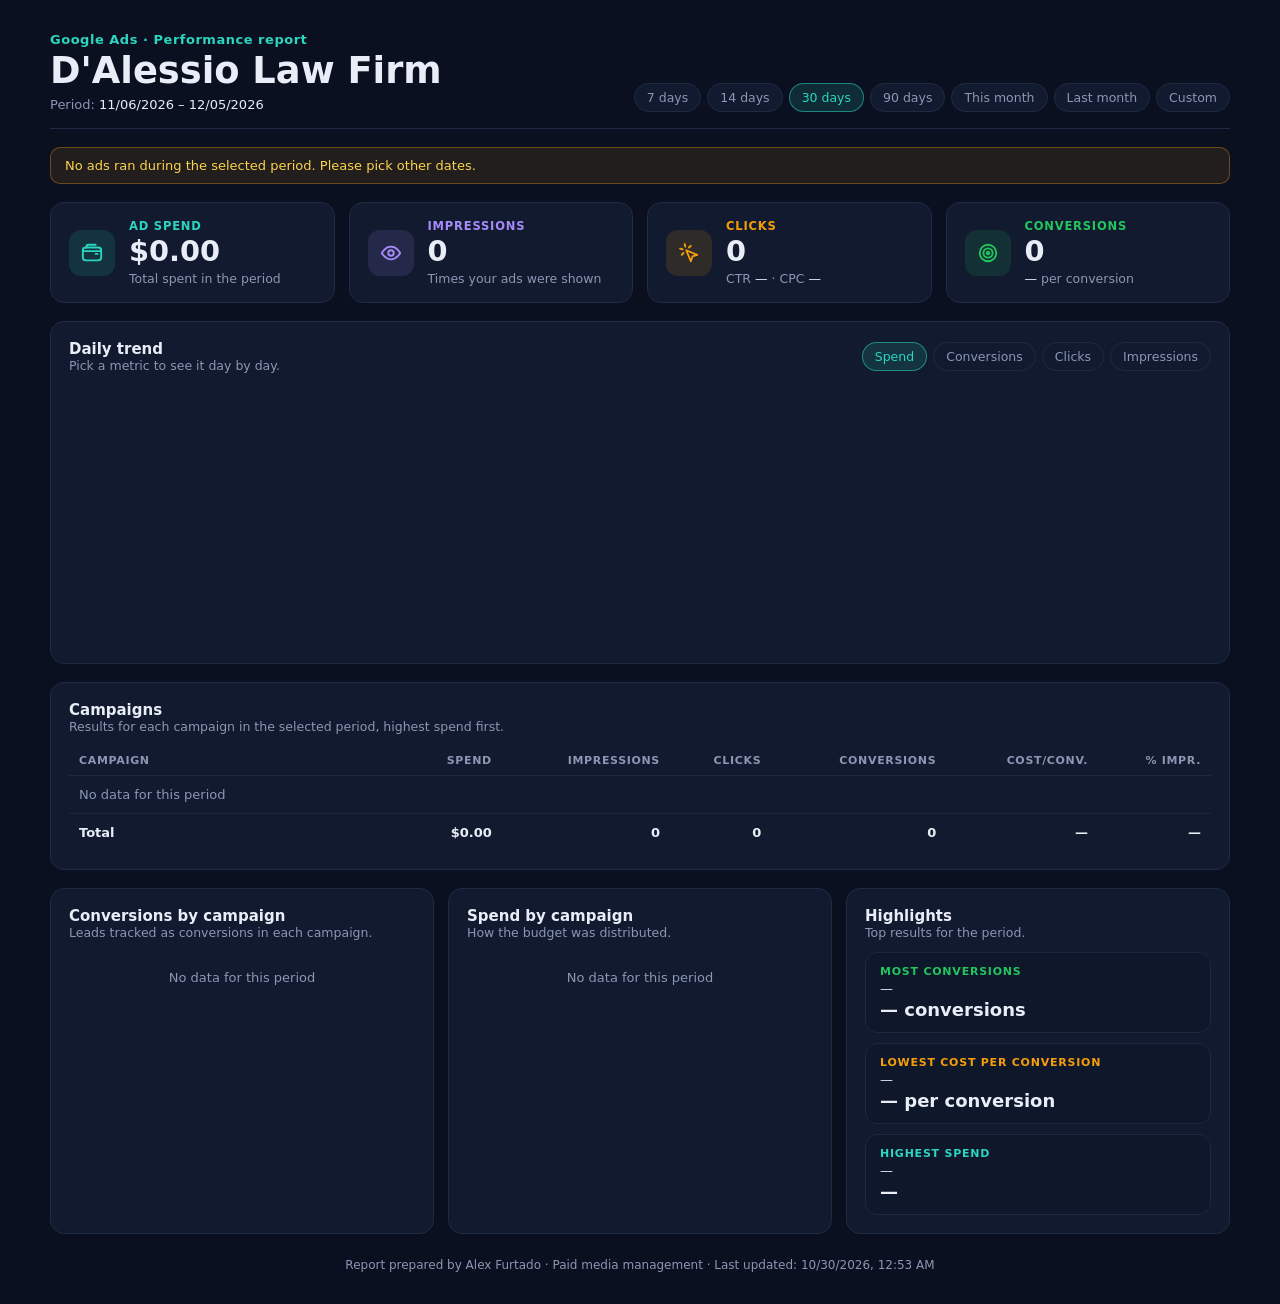
==== dalessio-law-9605e0/index.html @ 612e814f "Publicar dashboards dos clientes com seletor de período Co-Authored-By: Claude Opus 5.5 <noreply@ant" ====
<!DOCTYPE html>
<html lang="en">
<head>
<meta charset="utf-8">
<meta name="viewport" content="width=device-width, initial-scale=1">
<meta name="robots" content="noindex, nofollow">
<meta name="theme-color" content="#0a1020">
<title>D'Alessio Law Firm – Google Ads · Performance report</title>
<link rel="stylesheet" href="../assets/style.css">
</head>
<body>
<div class="iv" id="topo">
 <div class="iv-wrap">
  <header class="iv-top">
   <div>
    <p class="iv-eyebrow">Google Ads · Performance report</p>
    <h1 class="iv-title">D'Alessio Law Firm</h1>
    <p class="iv-period">Period: <b data-draw="periodo">—</b></p>
   </div>
   <div class="iv-filter" role="group" aria-label="Choose a period">
    <div class="iv-presets">
     <button class="iv-btn" data-preset="7" aria-pressed="false">7 days</button>
     <button class="iv-btn" data-preset="14" aria-pressed="false">14 days</button>
     <button class="iv-btn" data-preset="30" aria-pressed="false">30 days</button>
     <button class="iv-btn" data-preset="90" aria-pressed="false">90 days</button>
     <button class="iv-btn" data-preset="mes" aria-pressed="false">This month</button>
     <button class="iv-btn" data-preset="mesant" aria-pressed="false">Last month</button>
     <button class="iv-btn" data-preset="custom" aria-pressed="false">Custom</button>
    </div>
    <div class="iv-dates iv-custom" hidden>
     <label>From <input type="date" class="iv-d1" min="2020-01-01" max="2099-12-31"></label>
     <label>To <input type="date" class="iv-d2" min="2020-01-01" max="2099-12-31"></label>
     <button class="iv-btn on iv-apply">Apply</button>
     <span class="iv-hint">Data available for the last 90 days</span>
    </div>
   </div>
  </header>

  <p class="iv-fatal" hidden>We couldn’t load the data right now. Please refresh the page in a few minutes.</p>

  <p class="iv-empty" hidden>No ads ran during the selected period. Please pick other dates.</p>

  <section class="iv-kpis" id="resumo" aria-label="Period summary">
   <div class="iv-kpi k1"><div class="iv-ic"><svg viewBox="0 0 24 24" fill="none" stroke="currentColor" stroke-width="2" stroke-linecap="round" stroke-linejoin="round"><rect x="2" y="6" width="20" height="14" rx="3"/><path d="M16 13h2"/><path d="M2 10h20"/><path d="M6 6V5a2 2 0 0 1 2-2h8"/></svg></div>
    <div><p class="iv-kl">Ad spend</p><p class="iv-kv dash-skeleton" data-draw="kpi" data-k="inv" data-source="diario" data-fetchpriority="high">—</p><p class="iv-ks">Total spent in the period</p></div></div>
   <div class="iv-kpi k2"><div class="iv-ic"><svg viewBox="0 0 24 24" fill="none" stroke="currentColor" stroke-width="2" stroke-linecap="round" stroke-linejoin="round"><path d="M2 12s3.5-7 10-7 10 7 10 7-3.5 7-10 7S2 12 2 12z"/><circle cx="12" cy="12" r="3"/></svg></div>
    <div><p class="iv-kl">Impressions</p><p class="iv-kv dash-skeleton" data-draw="kpi" data-k="imp" data-source="diario">—</p><p class="iv-ks">Times your ads were shown</p></div></div>
   <div class="iv-kpi k3"><div class="iv-ic"><svg viewBox="0 0 24 24" fill="none" stroke="currentColor" stroke-width="2" stroke-linecap="round" stroke-linejoin="round"><path d="M9 9l5 12 1.8-5.2L21 14z"/><path d="M7.2 2.2 8 5.1"/><path d="M5.1 8 2.2 7.2"/><path d="M14 4.1 12 6"/><path d="M6 12l-1.9 2"/></svg></div>
    <div><p class="iv-kl">Clicks</p><p class="iv-kv dash-skeleton" data-draw="kpi" data-k="cli" data-source="diario">—</p><p class="iv-ks">CTR <b data-draw="kpi" data-k="ctr" data-source="diario">—</b> · CPC <b data-draw="kpi" data-k="cpc" data-source="diario">—</b></p></div></div>
   <div class="iv-kpi k4"><div class="iv-ic"><svg viewBox="0 0 24 24" fill="none" stroke="currentColor" stroke-width="2" stroke-linecap="round" stroke-linejoin="round"><circle cx="12" cy="12" r="9"/><circle cx="12" cy="12" r="5"/><circle cx="12" cy="12" r="1.5"/></svg></div>
    <div><p class="iv-kl">Conversions</p><p class="iv-kv dash-skeleton" data-draw="kpi" data-k="conv" data-source="diario" data-fetchpriority="high">—</p><p class="iv-ks"><b data-draw="kpi" data-k="cpa" data-source="diario">—</b> per conversion</p></div></div>
  </section>

  <article class="iv-card" id="evolucao">
   <div class="iv-ch">
    <div><h2>Daily trend</h2><p class="iv-note">Pick a metric to see it day by day.</p></div>
    <div class="iv-tabs">
     <button class="iv-btn" data-metric="investimento" aria-pressed="false">Spend</button>
     <button class="iv-btn" data-metric="conversoes" aria-pressed="false">Conversions</button>
     <button class="iv-btn" data-metric="cliques" aria-pressed="false">Clicks</button>
     <button class="iv-btn" data-metric="impressoes" aria-pressed="false">Impressions</button>
    </div>
   </div>
   <div class="iv-chart" data-draw="trend" data-source="diario"></div>
  </article>

  <article class="iv-card" id="campanhas">
   <div><h2>Campaigns</h2><p class="iv-note">Results for each campaign in the selected period, highest spend first.</p></div>
   <div class="iv-tw" data-source="campanhas_dia">
    <table class="iv-table">
     <thead><tr><th>Campaign</th><th>Spend</th><th class="iv-hide-sm">Impressions</th><th>Clicks</th><th>Conversions</th><th>Cost/conv.</th><th class="iv-hide-sm">% impr.</th></tr></thead>
     <tbody data-draw="tabela"></tbody>
     <tfoot><tr><td>Total</td><td data-draw="tot" data-k="inv">—</td><td class="iv-hide-sm" data-draw="tot" data-k="imp">—</td><td data-draw="tot" data-k="cli">—</td><td data-draw="tot" data-k="conv">—</td><td data-draw="tot" data-k="cpa">—</td><td class="iv-hide-sm" data-draw="tot" data-k="pct">—</td></tr></tfoot>
    </table>
   </div>
  </article>

  <section class="iv-grid">
   <article class="iv-card" id="conv-campanha">
    <div><h2>Conversions by campaign</h2><p class="iv-note">Leads tracked as conversions in each campaign.</p></div>
    <div class="iv-hbars" data-draw="cbars" data-k="conv" data-fmt="dec" data-source="campanhas_dia"></div>
   </article>
   <article class="iv-card" id="inv-campanha">
    <div><h2>Spend by campaign</h2><p class="iv-note">How the budget was distributed.</p></div>
    <div class="iv-hbars" data-draw="cbars" data-k="inv" data-fmt="brl" data-source="campanhas_dia"></div>
   </article>
   <article class="iv-card" id="destaques">
    <div><h2>Highlights</h2><p class="iv-note">Top results for the period.</p></div>
    <div class="iv-ins" data-source="campanhas_dia">
     <div class="iv-in b"><p class="t">Most conversions</p><p class="n" data-draw="ins" data-k="conv_n">—</p><p class="v"><span data-draw="ins" data-k="conv_v">—</span> conversions</p></div>
     <div class="iv-in c"><p class="t">Lowest cost per conversion</p><p class="n" data-draw="ins" data-k="cpa_n">—</p><p class="v"><span data-draw="ins" data-k="cpa_v">—</span> per conversion</p></div>
     <div class="iv-in a"><p class="t">Highest spend</p><p class="n" data-draw="ins" data-k="inv_n">—</p><p class="v" data-draw="ins" data-k="inv_v">—</p></div>
    </div>
   </article>
  </section>

  <p class="iv-foot">Report prepared by Alex Furtado · Paid media management · Last updated: <span data-draw="upd">—</span></p>
 </div>
</div>
<script src="../assets/d3.min.js"></script>
<script src="../assets/shim.js"></script>
<script>
window.IV = {"loc": "en-US", "cur": "USD", "palette": ["#2dd4bf", "#3b82f6", "#f59e0b", "#a78bfa", "#ec4899", "#22c55e", "#38bdf8", "#f97316"], "t": {"fail": "Couldn’t load", "none": "No data for this period"}, "metrics": {"investimento": {"label": "Spend", "fmt": "brl", "color": "#2dd4bf"}, "conversoes": {"label": "Conversions", "fmt": "dec", "color": "#22c55e"}, "cliques": {"label": "Clicks", "fmt": "int", "color": "#f59e0b"}, "impressoes": {"label": "Impressions", "fmt": "int", "color": "#a78bfa"}}};
</script>
<script src="../assets/app.js"></script>
<script>
dash.draw('upd', (el) => { const a = dash.meta().atualizado; el.textContent = a ? new Date(a).toLocaleString('en-US', { day: '2-digit', month: '2-digit', year: 'numeric', hour: '2-digit', minute: '2-digit' }) : '—'; });
dash.onData(() => { document.querySelectorAll('.iv-fatal').forEach((e) => { e.hidden = dash.data('diario').status !== 'error'; }); });
dash.load('data.json');
</script>
</body>
</html>
---- assets/style.css ----
* { box-sizing: border-box; }
html, body { margin: 0; background: #0a1020; }
.dash-skeleton { color: transparent !important; background: linear-gradient(90deg, #16213a 25%, #1d2a47 50%, #16213a 75%); background-size: 200% 100%; border-radius: 6px; animation: ivsk 1.2s infinite; }
@keyframes ivsk { 0% { background-position: 200% 0; } 100% { background-position: -200% 0; } }
.iv-btn:focus-visible, .iv-dates input:focus-visible { outline: 2px solid var(--c1); outline-offset: 2px; }
.iv { --iv-bg: #0a1020; --iv-card: #111a2e; --iv-card2: #0f172a; --iv-line: #1f2b45; --iv-fg: #e8edf7; --iv-muted: #8b97b3; --iv-grid: #1c2740; --iv-axis: #2b3a5c; --c1: #2dd4bf; --c2: #a78bfa; --c3: #f59e0b; --c4: #22c55e;
  background: var(--iv-bg); color: var(--iv-fg); font-family: Inter, "Segoe UI", Roboto, system-ui, -apple-system, sans-serif; padding: clamp(14px, 3vw, 32px); display: grid; gap: 18px; min-height: 100vh; box-sizing: border-box; }
.iv-wrap { max-width: 1180px; width: 100%; margin-inline: auto; display: grid; gap: 18px; }
.iv-top { display: flex; flex-wrap: wrap; align-items: flex-end; justify-content: space-between; gap: 14px; border-bottom: 1px solid var(--iv-line); padding-bottom: 16px; }
.iv-eyebrow { margin: 0; color: var(--c1); font-size: 13px; font-weight: 600; letter-spacing: .04em; }
.iv-title { margin: 4px 0 0; font-family: Inter, "Segoe UI", Roboto, system-ui, sans-serif; font-weight: 600 !important; font-weight: 400; font-size: clamp(1.6rem, 4.5vw, 2.3rem); line-height: 1.1; }
.iv-period { margin: 6px 0 0; color: var(--iv-muted); font-size: 13px; }
.iv-period b { color: var(--iv-fg); font-weight: 500; }
.iv-filter { display: grid; gap: 8px; justify-items: end; }
.iv-presets { display: flex; flex-wrap: wrap; gap: 6px; justify-content: flex-end; }
.iv-btn { background: var(--iv-card); color: var(--iv-muted); border: 1px solid var(--iv-line); border-radius: 999px; padding: 6px 12px; font: inherit; font-size: 12.5px; cursor: pointer; }
.iv-btn:hover { color: var(--iv-fg); border-color: #33466e; }
.iv-btn.on { background: rgba(45, 212, 191, .14); color: var(--c1); border-color: rgba(45, 212, 191, .55); }
.iv-dates { display: flex; flex-wrap: wrap; align-items: center; gap: 6px; font-size: 12.5px; color: var(--iv-muted); justify-content: flex-end; }
.iv-dates input { background: var(--iv-card); color: var(--iv-fg); border: 1px solid var(--iv-line); border-radius: 8px; padding: 5px 8px; font: inherit; font-size: 12.5px; color-scheme: dark; }
.iv-kpis { display: grid; grid-template-columns: repeat(auto-fit, minmax(min(100%, 230px), 1fr)); gap: 14px; }
.iv-kpi { background: var(--iv-card); border: 1px solid var(--iv-line); border-radius: 14px; padding: 16px 18px; display: flex; gap: 14px; align-items: center; }
.iv-ic { flex: none; width: 46px; height: 46px; border-radius: 12px; display: grid; place-items: center; }
.iv-ic svg { width: 22px; height: 22px; }
.k1 .iv-ic { background: rgba(45, 212, 191, .13); color: var(--c1); } .k2 .iv-ic { background: rgba(167, 139, 250, .13); color: var(--c2); }
.k3 .iv-ic { background: rgba(245, 158, 11, .13); color: var(--c3); } .k4 .iv-ic { background: rgba(34, 197, 94, .13); color: var(--c4); }
.iv-kl { margin: 0; font-size: 11.5px; font-weight: 600; letter-spacing: .07em; text-transform: uppercase; }
.k1 .iv-kl { color: var(--c1); } .k2 .iv-kl { color: var(--c2); } .k3 .iv-kl { color: var(--c3); } .k4 .iv-kl { color: var(--c4); }
.iv-kv { margin: 2px 0; font-size: clamp(1.45rem, 3.6vw, 1.8rem); font-weight: 600; font-variant-numeric: tabular-nums; line-height: 1.15; min-height: 1.15em; }
.iv-ks { margin: 0; font-size: 12.5px; color: var(--iv-muted); }
.iv-ks b { color: var(--iv-fg); font-weight: 500; }
.iv-grid { display: grid; grid-template-columns: repeat(auto-fit, minmax(min(100%, 340px), 1fr)); gap: 14px; }
.iv-card { background: var(--iv-card); border: 1px solid var(--iv-line); border-radius: 14px; padding: 18px; display: grid; gap: 12px; align-content: start; min-width: 0; }
.iv-wide { grid-column: 1 / -1; }
.iv-ch { display: flex; flex-wrap: wrap; align-items: center; justify-content: space-between; gap: 10px; }
.iv-card h2 { margin: 0; font-size: 15px; font-weight: 600; }
.iv-note { margin: 0; font-size: 12.5px; color: var(--iv-muted); }
.iv-tabs { display: flex; flex-wrap: wrap; gap: 6px; }
.iv-chart { position: relative; min-height: 260px; }
.iv-chart svg { display: block; overflow: visible; }
.iv-tip { position: absolute; pointer-events: none; background: #0b1324; border: 1px solid #2b3a5c; border-radius: 8px; box-shadow: 0 8px 24px rgba(0, 0, 0, .45); padding: 6px 10px; font-size: 12px; white-space: nowrap; z-index: 3; }
.iv-tip .d { color: var(--iv-muted); } .iv-tip .v { font-weight: 600; font-variant-numeric: tabular-nums; }
.iv-tw { overflow-x: auto; }
.iv-table { width: 100%; border-collapse: collapse; font-size: 13px; font-variant-numeric: tabular-nums; }
.iv-table th { text-align: right; font-size: 11px; font-weight: 600; letter-spacing: .06em; text-transform: uppercase; color: var(--iv-muted); padding: 8px 10px; border-bottom: 1px solid var(--iv-line); white-space: nowrap; }
.iv-table td { text-align: right; padding: 11px 10px; border-bottom: 1px solid var(--iv-grid); white-space: nowrap; }
.iv-table th:first-child, .iv-table td:first-child { text-align: left; white-space: normal; min-width: 14rem; }
.iv-table tfoot td { font-weight: 600; border-bottom: 0; border-top: 1px solid var(--iv-line); }
.iv-chip { display: inline-block; font-size: 11px; color: var(--c1); background: rgba(45, 212, 191, .1); border-radius: 6px; padding: 2px 7px; margin-right: 8px; }
.iv-cname { font-weight: 500; }
.iv-st { display: inline-block; margin-left: 8px; font-size: 11px; color: var(--iv-muted); }
.iv-st.on { color: var(--c4); }
.iv-st::before { content: "● "; }
.iv-hbars { display: grid; gap: 12px; }
.iv-hb { display: grid; grid-template-columns: minmax(0, 1.1fr) minmax(0, 1.5fr) auto; gap: 10px; align-items: center; font-size: 12.5px; }
.iv-hb-l { color: var(--iv-muted); overflow: hidden; text-overflow: ellipsis; white-space: nowrap; }
.iv-hb-t { height: 12px; background: var(--iv-card2); border-radius: 6px; overflow: hidden; }
.iv-hb-b { height: 100%; border-radius: 6px; }
.iv-hb-v { font-weight: 600; font-variant-numeric: tabular-nums; }
.iv-ins { display: grid; gap: 10px; }
.iv-in { background: var(--iv-card2); border: 1px solid var(--iv-grid); border-radius: 12px; padding: 12px 14px; display: grid; gap: 3px; }
.iv-in p { margin: 0; }
.iv-in .t { font-size: 11px; font-weight: 600; letter-spacing: .07em; text-transform: uppercase; }
.iv-in .n { font-size: 13px; color: var(--iv-fg); }
.iv-in .v { font-size: 18px; font-weight: 600; font-variant-numeric: tabular-nums; }
.iv-in.a .t { color: var(--c1); } .iv-in.b .t { color: var(--c4); } .iv-in.c .t { color: var(--c3); }
.iv-none { color: var(--iv-muted); font-size: 13px; text-align: center; padding: 18px 0; }
.iv-empty { margin: 0; background: rgba(245, 158, 11, .1); border: 1px solid rgba(245, 158, 11, .35); color: #fcd34d; border-radius: 10px; padding: 10px 14px; font-size: 13px; }
.iv-foot { margin: 0; text-align: center; color: var(--iv-muted); font-size: 12px; padding-top: 6px; }
.iv-fail { display: flex; align-items: center; justify-content: center; gap: .5rem; min-height: inherit; color: var(--iv-muted); font-size: 12px; }
.iv-fail::before { content: ""; width: .375rem; height: .375rem; border-radius: 50%; background: #ef4444; }
[data-dash-source-state=refreshing] { opacity: .5; }
.iv-custom { background: var(--iv-card2); border: 1px solid var(--iv-line); border-radius: 10px; padding: 8px 10px; }
.iv-custom[hidden] { display: none; }
.iv-custom label { display: inline-flex; align-items: center; gap: 6px; }
.iv-hint { flex-basis: 100%; text-align: right; font-size: 11.5px; color: var(--iv-muted); }
.iv-fatal { margin: 0; background: rgba(239, 68, 68, .1); border: 1px solid rgba(239, 68, 68, .4); color: #fca5a5; border-radius: 10px; padding: 10px 14px; font-size: 13px; }
@media (max-width: 640px) { .iv-filter { justify-items: start; } .iv-presets, .iv-dates { justify-content: flex-start; } .iv-hide-sm { display: none; } }
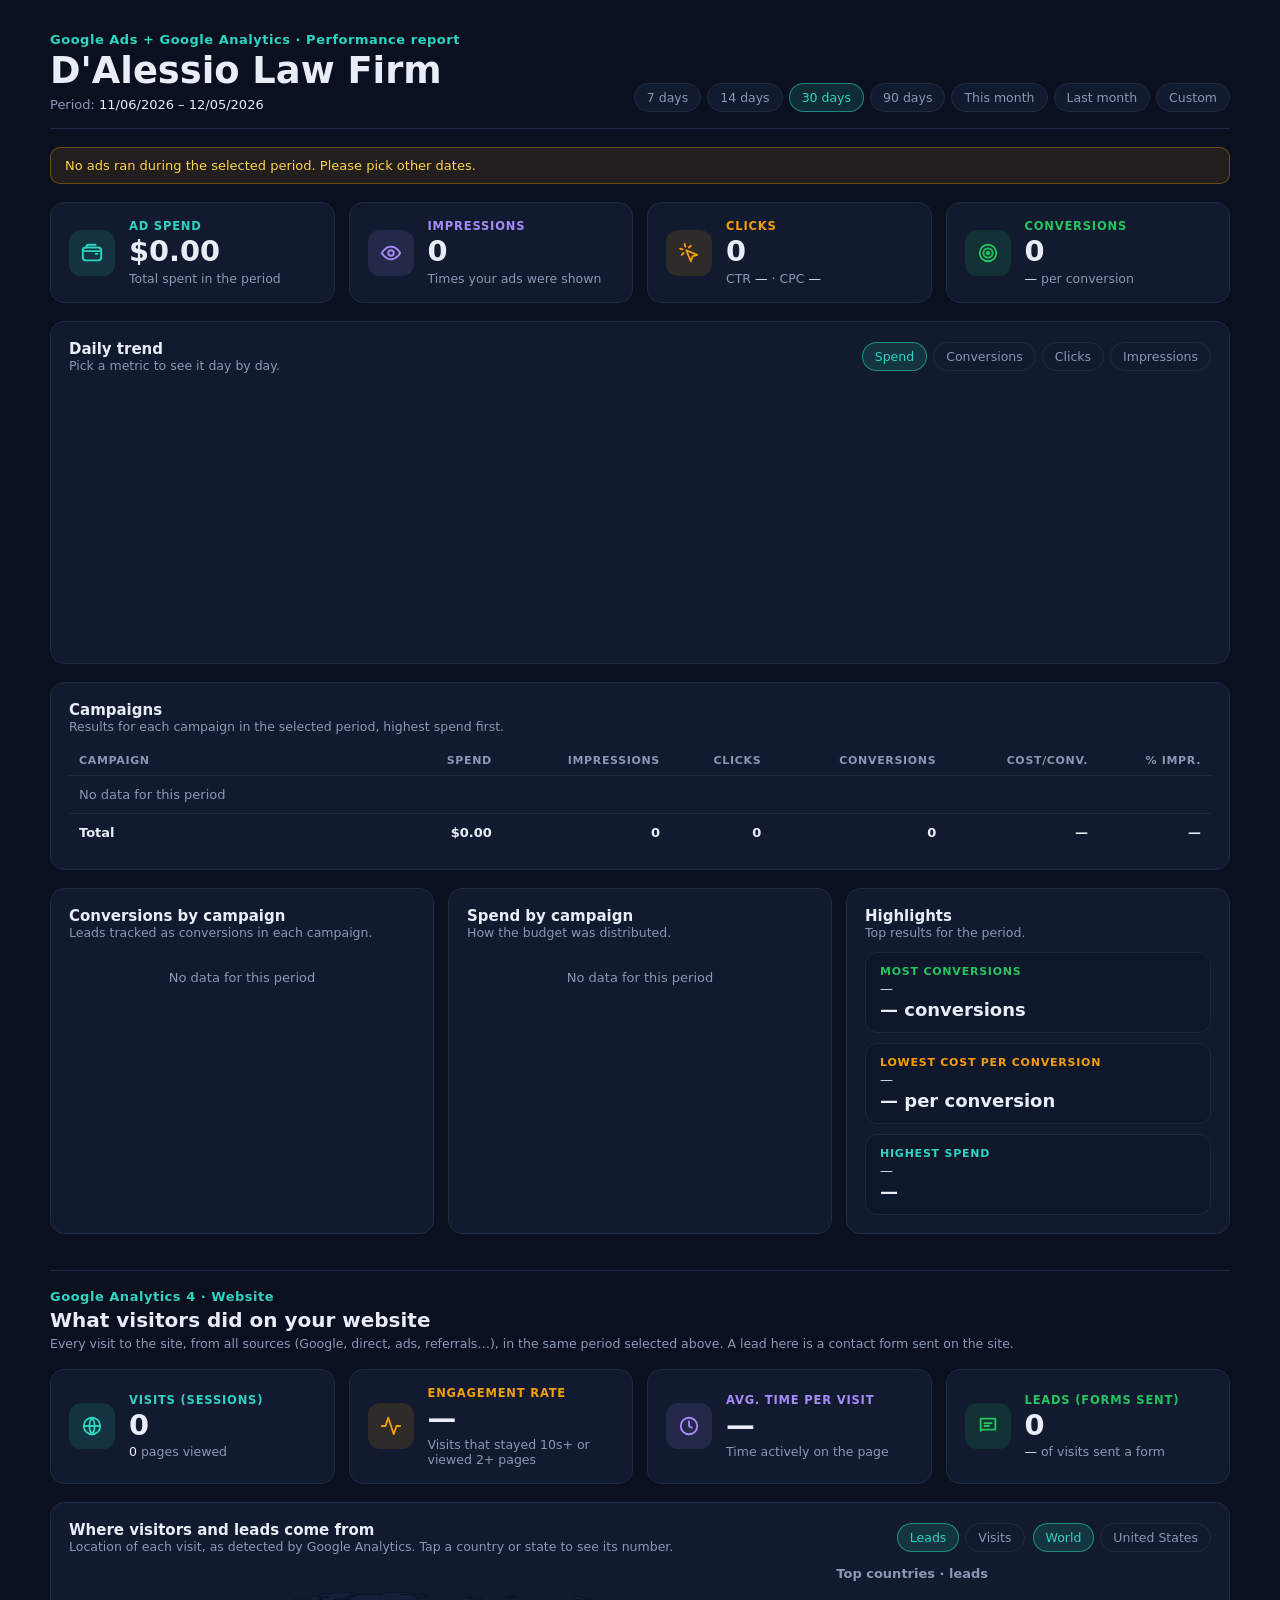
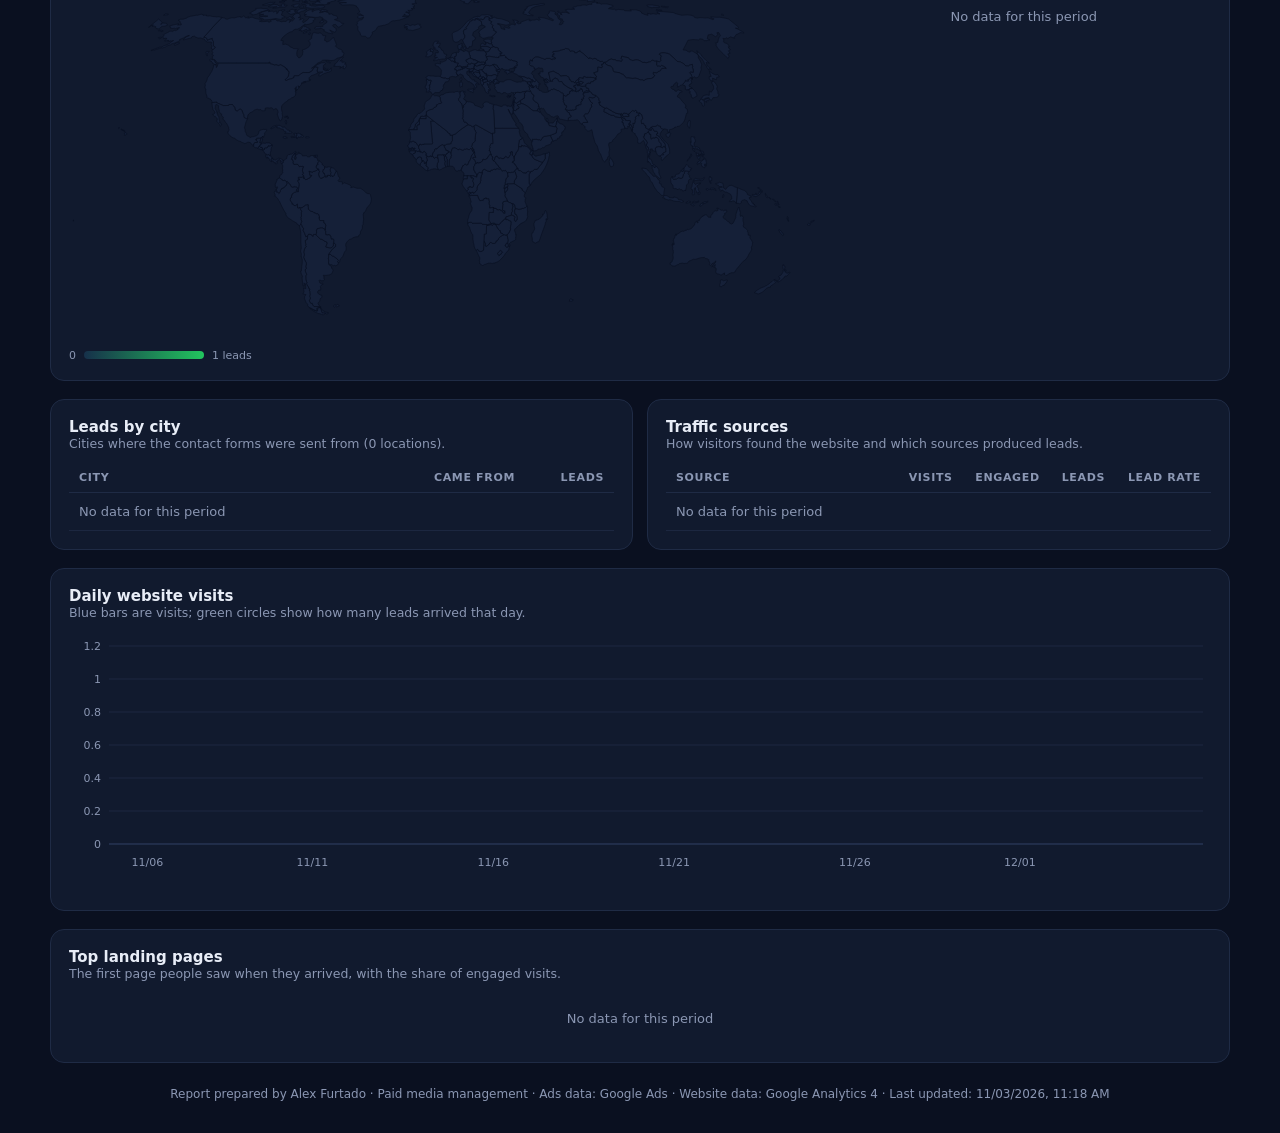
==== commit 6ff53b92: "D'Alessio: seção Google Analytics 4 com mapa de visitas e leads Co-Authored-By: Claude Opus 5.5 <nor" ====
--- a/dalessio-law-9605e0/index.html
+++ b/dalessio-law-9605e0/index.html
@@ -13,7 +13,7 @@
  <div class="iv-wrap">
   <header class="iv-top">
    <div>
-    <p class="iv-eyebrow">Google Ads · Performance report</p>
+    <p class="iv-eyebrow">Google Ads + Google Analytics · Performance report</p>
     <h1 class="iv-title">D'Alessio Law Firm</h1>
     <p class="iv-period">Period: <b data-draw="periodo">—</b></p>
    </div>
@@ -94,7 +94,61 @@
    </article>
   </section>
 
-  <p class="iv-foot">Report prepared by Alex Furtado · Paid media management · Last updated: <span data-draw="upd">—</span></p>
+
+  <header class="ga-head" id="analytics">
+   <p class="iv-eyebrow">Google Analytics 4 · Website</p>
+   <h2 class="ga-h">What visitors did on your website</h2>
+   <p class="iv-note">Every visit to the site, from all sources (Google, direct, ads, referrals…), in the same period selected above. A lead here is a contact form sent on the site.</p>
+   <p class="ga-alert" data-draw="ga-note" hidden></p>
+  </header>
+
+  <section class="iv-kpis ga-kpis" aria-label="Website summary">
+   <div class="iv-kpi k1"><div class="iv-ic"><svg viewBox="0 0 24 24" fill="none" stroke="currentColor" stroke-width="2" stroke-linecap="round" stroke-linejoin="round"><path d="M3 12h18"/><path d="M12 3a15 15 0 0 1 0 18"/><path d="M12 3a15 15 0 0 0 0 18"/><circle cx="12" cy="12" r="9"/></svg></div>
+    <div><p class="iv-kl">Visits (sessions)</p><p class="iv-kv dash-skeleton" data-draw="ga-kpi" data-k="ses" data-ga-src>—</p><p class="iv-ks"><b data-draw="ga-kpi" data-k="views">—</b> pages viewed</p></div></div>
+   <div class="iv-kpi k3"><div class="iv-ic"><svg viewBox="0 0 24 24" fill="none" stroke="currentColor" stroke-width="2" stroke-linecap="round" stroke-linejoin="round"><path d="M22 12h-4l-3 9L9 3l-3 9H2"/></svg></div>
+    <div><p class="iv-kl">Engagement rate</p><p class="iv-kv dash-skeleton" data-draw="ga-kpi" data-k="eng" data-ga-src>—</p><p class="iv-ks">Visits that stayed 10s+ or viewed 2+ pages</p></div></div>
+   <div class="iv-kpi k2"><div class="iv-ic"><svg viewBox="0 0 24 24" fill="none" stroke="currentColor" stroke-width="2" stroke-linecap="round" stroke-linejoin="round"><circle cx="12" cy="12" r="9"/><path d="M12 7v5l3 2"/></svg></div>
+    <div><p class="iv-kl">Avg. time per visit</p><p class="iv-kv dash-skeleton" data-draw="ga-kpi" data-k="tempo" data-ga-src>—</p><p class="iv-ks">Time actively on the page</p></div></div>
+   <div class="iv-kpi k4"><div class="iv-ic"><svg viewBox="0 0 24 24" fill="none" stroke="currentColor" stroke-width="2" stroke-linecap="round" stroke-linejoin="round"><path d="M4 4h16v12H5.2L4 17.2z"/><path d="M8 9h8"/><path d="M8 12h5"/></svg></div>
+    <div><p class="iv-kl">Leads (forms sent)</p><p class="iv-kv dash-skeleton" data-draw="ga-kpi" data-k="leads" data-ga-src>—</p><p class="iv-ks"><b data-draw="ga-kpi" data-k="lrate">—</b> of visits sent a form</p></div></div>
+  </section>
+
+  <article class="iv-card" id="ga-mapa">
+   <div class="iv-ch">
+    <div><h2>Where visitors and leads come from</h2><p class="iv-note">Location of each visit, as detected by Google Analytics. Tap a country or state to see its number.</p></div>
+    <div class="ga-ctl">
+     <div class="iv-tabs"><button class="iv-btn" data-gmet="leads" aria-pressed="false">Leads</button><button class="iv-btn" data-gmet="ses" aria-pressed="false">Visits</button></div>
+     <div class="iv-tabs"><button class="iv-btn" data-gmap="world" aria-pressed="false">World</button><button class="iv-btn" data-gmap="us" aria-pressed="false">United States</button></div>
+    </div>
+   </div>
+   <div class="ga-mapwrap">
+    <div class="ga-map" data-draw="ga-map"></div>
+    <div><h3 class="ga-h3" data-draw="ga-areas-title">Top</h3><div class="iv-hbars" data-draw="ga-areas"></div></div>
+   </div>
+  </article>
+
+  <section class="iv-grid">
+   <article class="iv-card" id="ga-cidades">
+    <div><h2>Leads by city</h2><p class="iv-note">Cities where the contact forms were sent from (<span data-draw="ga-cidades-n">—</span> locations).</p></div>
+    <div class="iv-tw"><table class="iv-table"><thead><tr><th>City</th><th class="iv-hide-sm">Came from</th><th>Leads</th></tr></thead><tbody data-draw="ga-cidades"></tbody></table></div>
+   </article>
+   <article class="iv-card" id="ga-canais">
+    <div><h2>Traffic sources</h2><p class="iv-note">How visitors found the website and which sources produced leads.</p></div>
+    <div class="iv-tw"><table class="iv-table"><thead><tr><th>Source</th><th>Visits</th><th class="iv-hide-sm">Engaged</th><th>Leads</th><th class="iv-hide-sm">Lead rate</th></tr></thead><tbody data-draw="ga-canais"></tbody></table></div>
+   </article>
+  </section>
+
+  <article class="iv-card" id="ga-evolucao">
+   <div><h2>Daily website visits</h2><p class="iv-note">Blue bars are visits; green circles show how many leads arrived that day.</p></div>
+   <div class="iv-chart" data-draw="ga-trend"></div>
+  </article>
+
+  <article class="iv-card" id="ga-paginas">
+   <div><h2>Top landing pages</h2><p class="iv-note">The first page people saw when they arrived, with the share of engaged visits.</p></div>
+   <div class="iv-hbars" data-draw="ga-paginas"></div>
+  </article>
+
+  <p class="iv-foot">Report prepared by Alex Furtado · Paid media management · Ads data: Google Ads · Website data: Google Analytics 4 · Last updated: <span data-draw="upd">—</span></p>
  </div>
 </div>
 <script src="../assets/d3.min.js"></script>
@@ -102,7 +156,10 @@
 <script>
 window.IV = {"loc": "en-US", "cur": "USD", "palette": ["#2dd4bf", "#3b82f6", "#f59e0b", "#a78bfa", "#ec4899", "#22c55e", "#38bdf8", "#f97316"], "t": {"fail": "Couldn’t load", "none": "No data for this period"}, "metrics": {"investimento": {"label": "Spend", "fmt": "brl", "color": "#2dd4bf"}, "conversoes": {"label": "Conversions", "fmt": "dec", "color": "#22c55e"}, "cliques": {"label": "Clicks", "fmt": "int", "color": "#f59e0b"}, "impressoes": {"label": "Impressions", "fmt": "int", "color": "#a78bfa"}}};
 </script>
+<script src="../assets/topojson-client.min.js"></script>
 <script src="../assets/app.js"></script>
+<script>window.GA = {"t": {"sessions": "Visits", "leads": "Leads", "since": "Website (Analytics) data available from", "topStates": "Top U.S. states", "topCountries": "Top countries", "home": "Home page", "engaged": "engaged", "unknown": "Unknown city"}};</script>
+<script src="../assets/ga.js"></script>
 <script>
 dash.draw('upd', (el) => { const a = dash.meta().atualizado; el.textContent = a ? new Date(a).toLocaleString('en-US', { day: '2-digit', month: '2-digit', year: 'numeric', hour: '2-digit', minute: '2-digit' }) : '—'; });
 dash.onData(() => { document.querySelectorAll('.iv-fatal').forEach((e) => { e.hidden = dash.data('diario').status !== 'error'; }); });
--- a/assets/style.css
+++ b/assets/style.css
@@ -76,3 +76,34 @@
 .iv-hint { flex-basis: 100%; text-align: right; font-size: 11.5px; color: var(--iv-muted); }
 .iv-fatal { margin: 0; background: rgba(239, 68, 68, .1); border: 1px solid rgba(239, 68, 68, .4); color: #fca5a5; border-radius: 10px; padding: 10px 14px; font-size: 13px; }
 @media (max-width: 640px) { .iv-filter { justify-items: start; } .iv-presets, .iv-dates { justify-content: flex-start; } .iv-hide-sm { display: none; } }
+/* multi-plataforma */
+.iv-dot { display: inline-block; width: .6rem; height: .6rem; border-radius: 50%; margin-right: 6px; vertical-align: middle; flex: none; }
+.iv-pres { display: block; margin-left: 1.1rem; font-size: 11.5px; color: var(--iv-muted); }
+.iv-pchip { background: transparent; border: 1px solid; font-weight: 600; }
+.iv-dim td { opacity: .4; }
+.iv-plats { display: flex; flex-wrap: wrap; gap: 6px; }
+.iv-split { display: flex; height: 14px; border-radius: 7px; overflow: hidden; background: var(--iv-card2); }
+.iv-split > div { height: 100%; }
+.iv-split-leg { display: flex; flex-wrap: wrap; gap: 6px 18px; margin-top: 10px; font-size: 12.5px; color: var(--iv-muted); }
+.iv-split-leg b { color: var(--iv-fg); font-weight: 600; font-variant-numeric: tabular-nums; }
+.iv-legend { display: flex; flex-wrap: wrap; gap: 14px; font-size: 12px; color: var(--iv-muted); }
+.iv-tip .v .iv-dot { width: .5rem; height: .5rem; }
+.iv-sub2 { display: grid; grid-template-columns: repeat(auto-fit, minmax(min(100%, 260px), 1fr)); gap: 18px; }
+.iv-sub2 h3 { margin: 0 0 8px; font-size: 13px; font-weight: 600; color: var(--iv-muted); }
+/* Google Analytics section */
+.ga-head { margin-top: 18px; padding-top: 18px; border-top: 1px solid var(--iv-line); display: grid; gap: 4px; }
+.ga-h { margin: 0; font-size: 20px; }
+.ga-h3 { margin: 0 0 10px; font-size: 13px; font-weight: 600; color: var(--iv-muted); }
+.ga-alert { margin: 6px 0 0; font-size: 12.5px; color: #fbbf24; }
+.ga-ctl { display: flex; flex-wrap: wrap; gap: 8px; }
+.ga-mapwrap { display: grid; grid-template-columns: minmax(0, 2fr) minmax(240px, 1fr); gap: 18px; align-items: start; }
+@media (max-width: 760px) { .ga-mapwrap { grid-template-columns: 1fr; } }
+.ga-map { position: relative; }
+.ga-map svg { display: block; touch-action: manipulation; }
+.ga-leg { display: flex; align-items: center; gap: 8px; font-size: 11px; color: var(--iv-muted); margin-top: 8px; }
+.ga-ramp { width: 120px; height: 8px; border-radius: 4px; }
+.ga-sub { display: block; font-size: 11.5px; font-weight: 400; color: var(--iv-muted); }
+.iv-hb-v .ga-sub { display: inline; }
+.ga-mini { height: 6px; margin-top: 6px; max-width: 220px; }
+.ga-pos { color: #4ade80; font-weight: 600; }
+.ga-ch { color: var(--iv-muted); font-size: 12px; white-space: normal !important; }
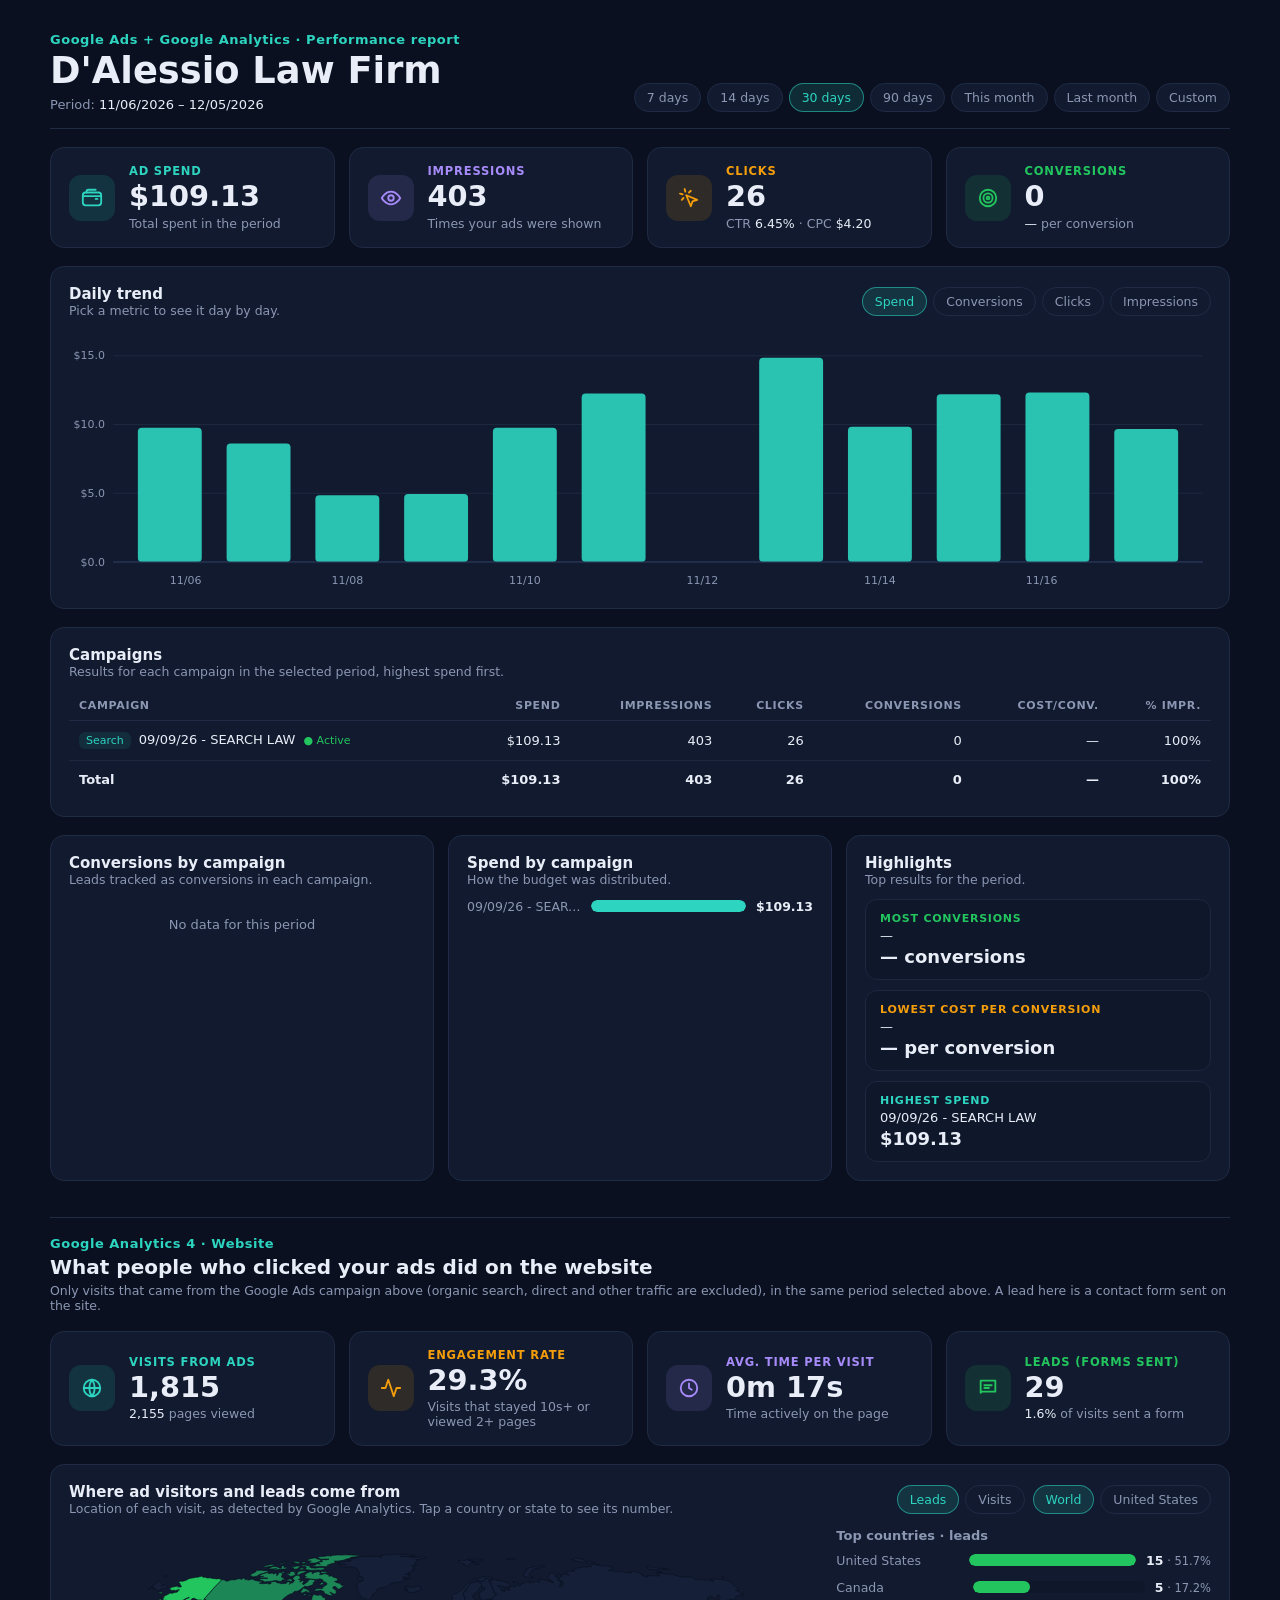
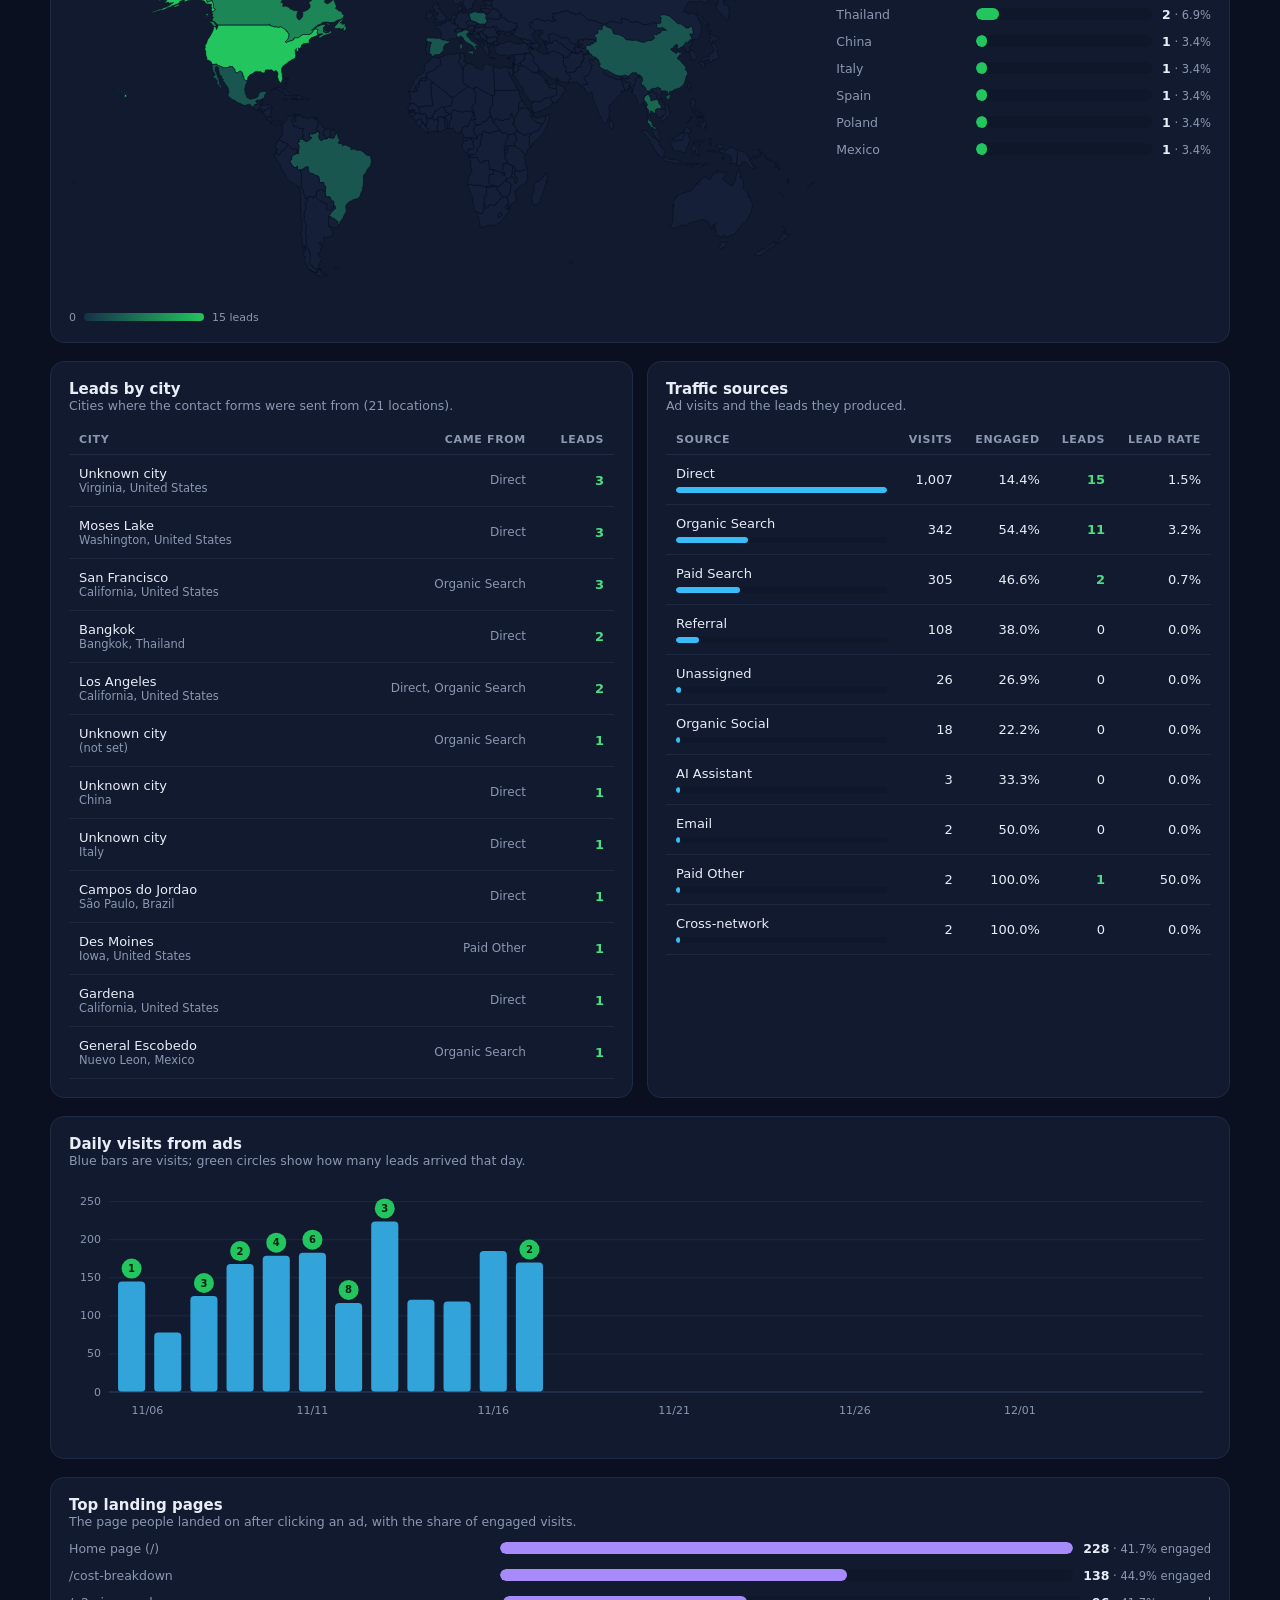
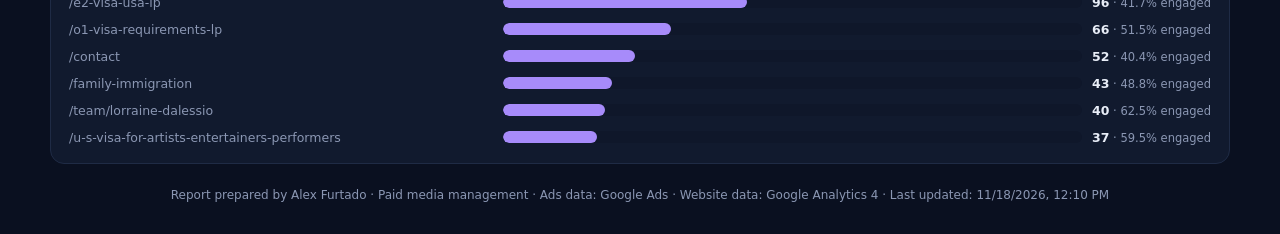
==== commit 19ed8631: "D'Alessio: seção do site mostra só as visitas dos anúncios (google / cpc + páginas da campanha) O GA" ====
--- a/dalessio-law-9605e0/index.html
+++ b/dalessio-law-9605e0/index.html
@@ -97,14 +97,14 @@
 
   <header class="ga-head" id="analytics">
    <p class="iv-eyebrow">Google Analytics 4 · Website</p>
-   <h2 class="ga-h">What visitors did on your website</h2>
-   <p class="iv-note">Every visit to the site, from all sources (Google, direct, ads, referrals…), in the same period selected above. A lead here is a contact form sent on the site.</p>
+   <h2 class="ga-h">What people who clicked your ads did on the website</h2>
+   <p class="iv-note">Only visits that came from the Google Ads campaign above (organic search, direct and other traffic are excluded), in the same period selected above. A lead here is a contact form sent on the site.</p>
    <p class="ga-alert" data-draw="ga-note" hidden></p>
   </header>
 
   <section class="iv-kpis ga-kpis" aria-label="Website summary">
    <div class="iv-kpi k1"><div class="iv-ic"><svg viewBox="0 0 24 24" fill="none" stroke="currentColor" stroke-width="2" stroke-linecap="round" stroke-linejoin="round"><path d="M3 12h18"/><path d="M12 3a15 15 0 0 1 0 18"/><path d="M12 3a15 15 0 0 0 0 18"/><circle cx="12" cy="12" r="9"/></svg></div>
-    <div><p class="iv-kl">Visits (sessions)</p><p class="iv-kv dash-skeleton" data-draw="ga-kpi" data-k="ses" data-ga-src>—</p><p class="iv-ks"><b data-draw="ga-kpi" data-k="views">—</b> pages viewed</p></div></div>
+    <div><p class="iv-kl">Visits from ads</p><p class="iv-kv dash-skeleton" data-draw="ga-kpi" data-k="ses" data-ga-src>—</p><p class="iv-ks"><b data-draw="ga-kpi" data-k="views">—</b> pages viewed</p></div></div>
    <div class="iv-kpi k3"><div class="iv-ic"><svg viewBox="0 0 24 24" fill="none" stroke="currentColor" stroke-width="2" stroke-linecap="round" stroke-linejoin="round"><path d="M22 12h-4l-3 9L9 3l-3 9H2"/></svg></div>
     <div><p class="iv-kl">Engagement rate</p><p class="iv-kv dash-skeleton" data-draw="ga-kpi" data-k="eng" data-ga-src>—</p><p class="iv-ks">Visits that stayed 10s+ or viewed 2+ pages</p></div></div>
    <div class="iv-kpi k2"><div class="iv-ic"><svg viewBox="0 0 24 24" fill="none" stroke="currentColor" stroke-width="2" stroke-linecap="round" stroke-linejoin="round"><circle cx="12" cy="12" r="9"/><path d="M12 7v5l3 2"/></svg></div>
@@ -115,7 +115,7 @@
 
   <article class="iv-card" id="ga-mapa">
    <div class="iv-ch">
-    <div><h2>Where visitors and leads come from</h2><p class="iv-note">Location of each visit, as detected by Google Analytics. Tap a country or state to see its number.</p></div>
+    <div><h2>Where ad visitors and leads come from</h2><p class="iv-note">Location of each visit, as detected by Google Analytics. Tap a country or state to see its number.</p></div>
     <div class="ga-ctl">
      <div class="iv-tabs"><button class="iv-btn" data-gmet="leads" aria-pressed="false">Leads</button><button class="iv-btn" data-gmet="ses" aria-pressed="false">Visits</button></div>
      <div class="iv-tabs"><button class="iv-btn" data-gmap="world" aria-pressed="false">World</button><button class="iv-btn" data-gmap="us" aria-pressed="false">United States</button></div>
@@ -133,18 +133,18 @@
     <div class="iv-tw"><table class="iv-table"><thead><tr><th>City</th><th class="iv-hide-sm">Came from</th><th>Leads</th></tr></thead><tbody data-draw="ga-cidades"></tbody></table></div>
    </article>
    <article class="iv-card" id="ga-canais">
-    <div><h2>Traffic sources</h2><p class="iv-note">How visitors found the website and which sources produced leads.</p></div>
+    <div><h2>Traffic sources</h2><p class="iv-note">Ad visits and the leads they produced.</p></div>
     <div class="iv-tw"><table class="iv-table"><thead><tr><th>Source</th><th>Visits</th><th class="iv-hide-sm">Engaged</th><th>Leads</th><th class="iv-hide-sm">Lead rate</th></tr></thead><tbody data-draw="ga-canais"></tbody></table></div>
    </article>
   </section>
 
   <article class="iv-card" id="ga-evolucao">
-   <div><h2>Daily website visits</h2><p class="iv-note">Blue bars are visits; green circles show how many leads arrived that day.</p></div>
+   <div><h2>Daily visits from ads</h2><p class="iv-note">Blue bars are visits; green circles show how many leads arrived that day.</p></div>
    <div class="iv-chart" data-draw="ga-trend"></div>
   </article>
 
   <article class="iv-card" id="ga-paginas">
-   <div><h2>Top landing pages</h2><p class="iv-note">The first page people saw when they arrived, with the share of engaged visits.</p></div>
+   <div><h2>Top landing pages</h2><p class="iv-note">The page people landed on after clicking an ad, with the share of engaged visits.</p></div>
    <div class="iv-hbars" data-draw="ga-paginas"></div>
   </article>
 
--- a/assets/style.css
+++ b/assets/style.css
@@ -107,3 +107,44 @@
 .ga-mini { height: 6px; margin-top: 6px; max-width: 220px; }
 .ga-pos { color: #4ade80; font-weight: 600; }
 .ga-ch { color: var(--iv-muted); font-size: 12px; white-space: normal !important; }
+.kw-inv { color: #2dd4bf; font-weight: 600; }
+@media (max-width: 560px) {
+  #kw-top .iv-hb, #kw-investimento .iv-hb { grid-template-columns: minmax(0, 1fr) auto; row-gap: 4px; }
+  #kw-top .iv-hb-l, #kw-investimento .iv-hb-l { grid-column: 1 / -1; white-space: normal; color: var(--iv-fg); }
+  .kw-swipe { display: block !important; }
+}
+.kw-swipe { display: none; font-size: 11.5px; color: var(--iv-muted); margin: 0; }
+/* Público (Google Ads) */
+.pub-tabs { margin-top: 6px; }
+.pub-grid2 { display: grid; grid-template-columns: minmax(0, 1.6fr) minmax(0, 1fr); gap: 14px; }
+.pub-grid4 { display: grid; grid-template-columns: repeat(2, minmax(0, 1fr)); gap: 14px; }
+@media (max-width: 760px) { .pub-grid4 { grid-template-columns: 1fr; } }
+.pub-cmp { display: grid; gap: 14px; }
+.pub-cmp .iv-ins { grid-template-columns: repeat(auto-fit, minmax(min(100%, 220px), 1fr)); }
+@media (max-width: 860px) { .pub-grid2 { grid-template-columns: 1fr; } }
+.pub-age { min-height: 250px; }
+.pub-donut { display: flex; flex-wrap: wrap; align-items: center; gap: 18px; }
+.pub-donut-c svg { display: block; }
+.pub-leg { display: grid; gap: 10px; flex: 1; min-width: 160px; }
+.pub-li { display: flex; gap: 10px; align-items: flex-start; }
+.pub-dot { width: 11px; height: 11px; border-radius: 50%; margin-top: 4px; flex: none; }
+.pub-ln { display: grid; font-size: 12.5px; color: var(--iv-muted); }
+.pub-ln b { color: var(--iv-fg); font-size: 15px; font-variant-numeric: tabular-nums; }
+.pub-ln em { font-style: normal; font-size: 11.5px; }
+.pub-renda { display: grid; gap: 11px; }
+.pub-rtop { display: flex; justify-content: space-between; font-size: 12.5px; color: var(--iv-muted); margin-bottom: 4px; }
+.pub-rtop b { color: var(--iv-fg); font-variant-numeric: tabular-nums; }
+.pub-cards { display: grid; grid-template-columns: repeat(auto-fit, minmax(min(100%, 220px), 1fr)); gap: 14px; }
+.pub-card { background: var(--iv-card); border: 1px solid var(--iv-line); border-radius: 14px; padding: 16px 18px; display: grid; gap: 4px; align-content: start; }
+.pub-card .t { margin: 0 0 4px; font-size: 13px; font-weight: 600; }
+.pub-card .n { margin: 0; font-size: 22px; font-weight: 700; font-variant-numeric: tabular-nums; }
+.pub-card .v, .pub-card .s { margin: 0; font-size: 12.5px; color: var(--iv-muted); }
+.pub-card .v b { color: var(--iv-fg); font-size: 15px; }
+.pub-card.c1 .t { color: #a78bfa; } .pub-card.c1 .n { color: #e9d5ff; }
+.pub-card.c2 .t { color: #fbbf24; } .pub-card.c2 .n { color: #2dd4bf; }
+.pub-card.c3 .t { color: #4ade80; } .pub-card.c3 .n { color: #4ade80; }
+.pub-city { display: grid; grid-template-columns: minmax(260px, 1fr) minmax(0, 1.6fr); gap: 18px; align-items: start; }
+@media (max-width: 860px) { .pub-city { grid-template-columns: 1fr; } }
+.pub-insights ul { margin: 6px 0 0; padding-left: 0; list-style: none; display: grid; gap: 10px; font-size: 13.5px; }
+.pub-insights li { padding-left: 26px; position: relative; }
+.pub-insights li::before { content: '💡'; position: absolute; left: 0; }
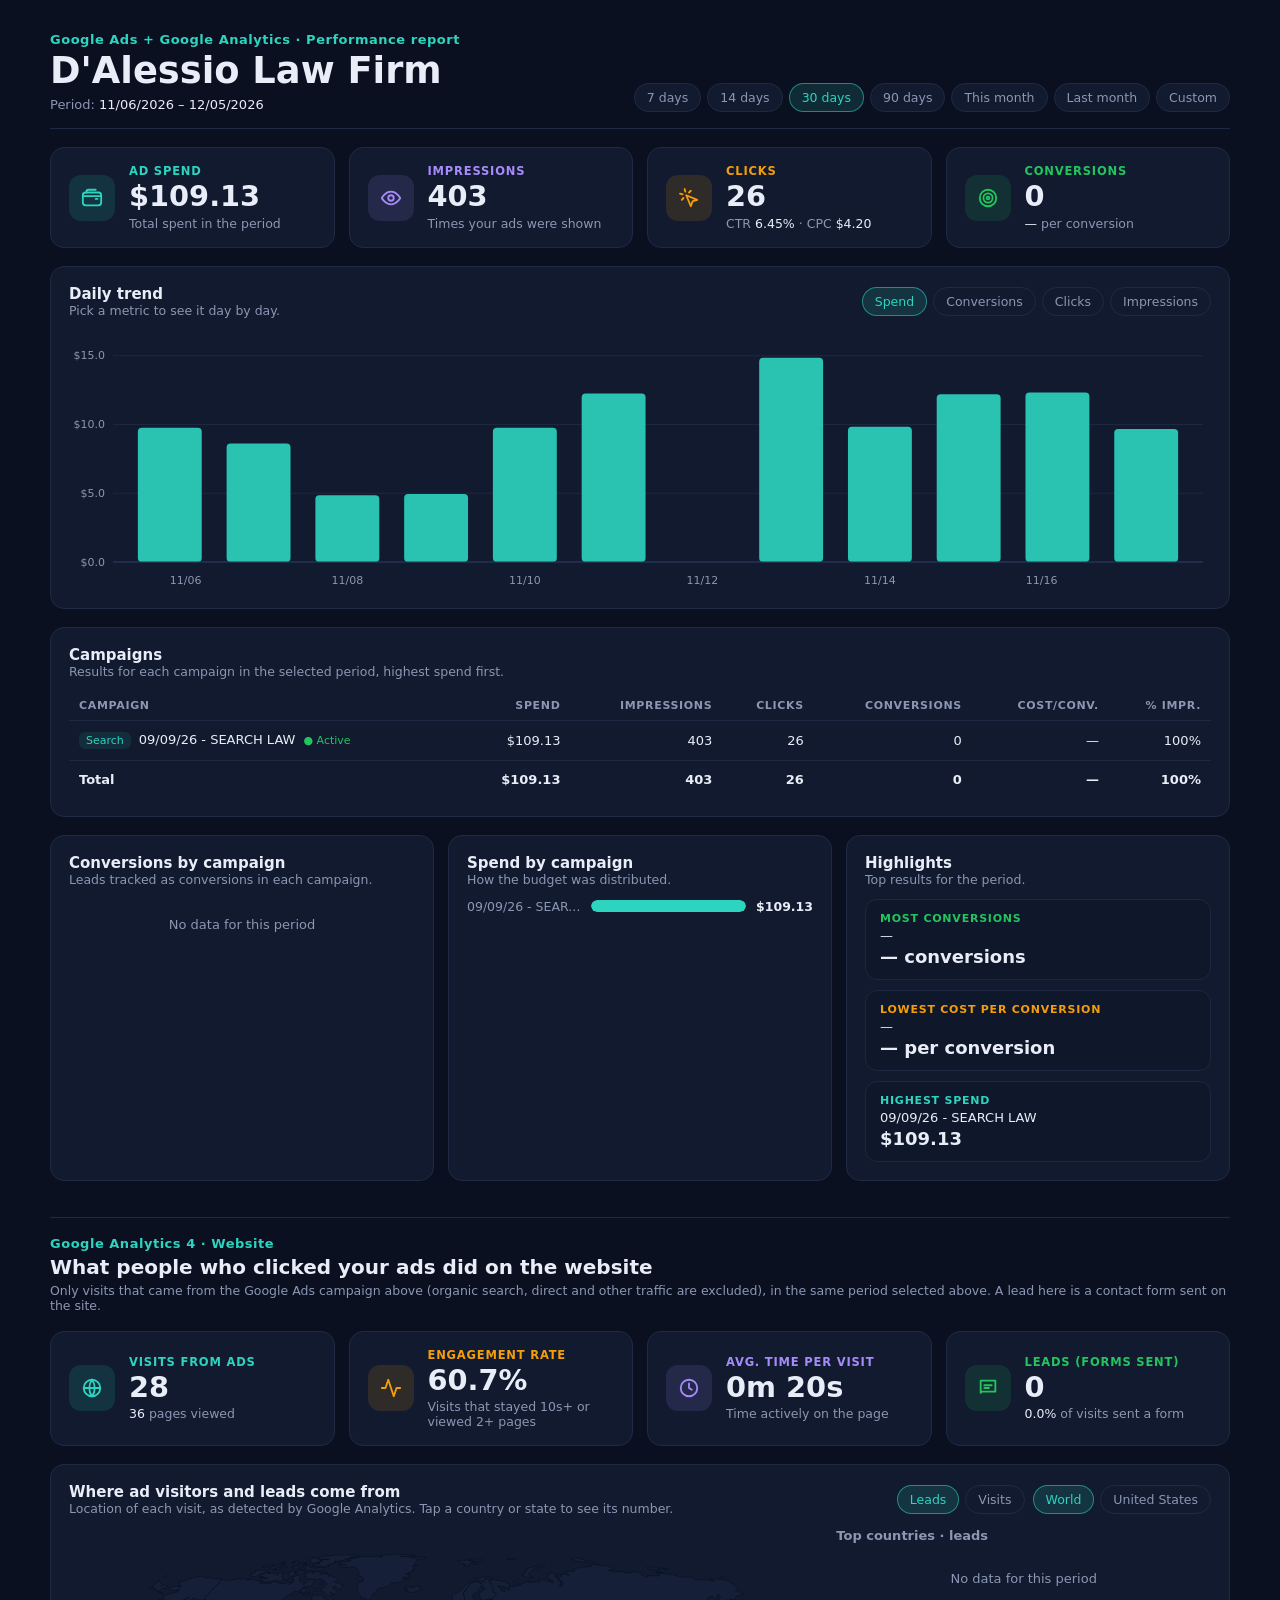
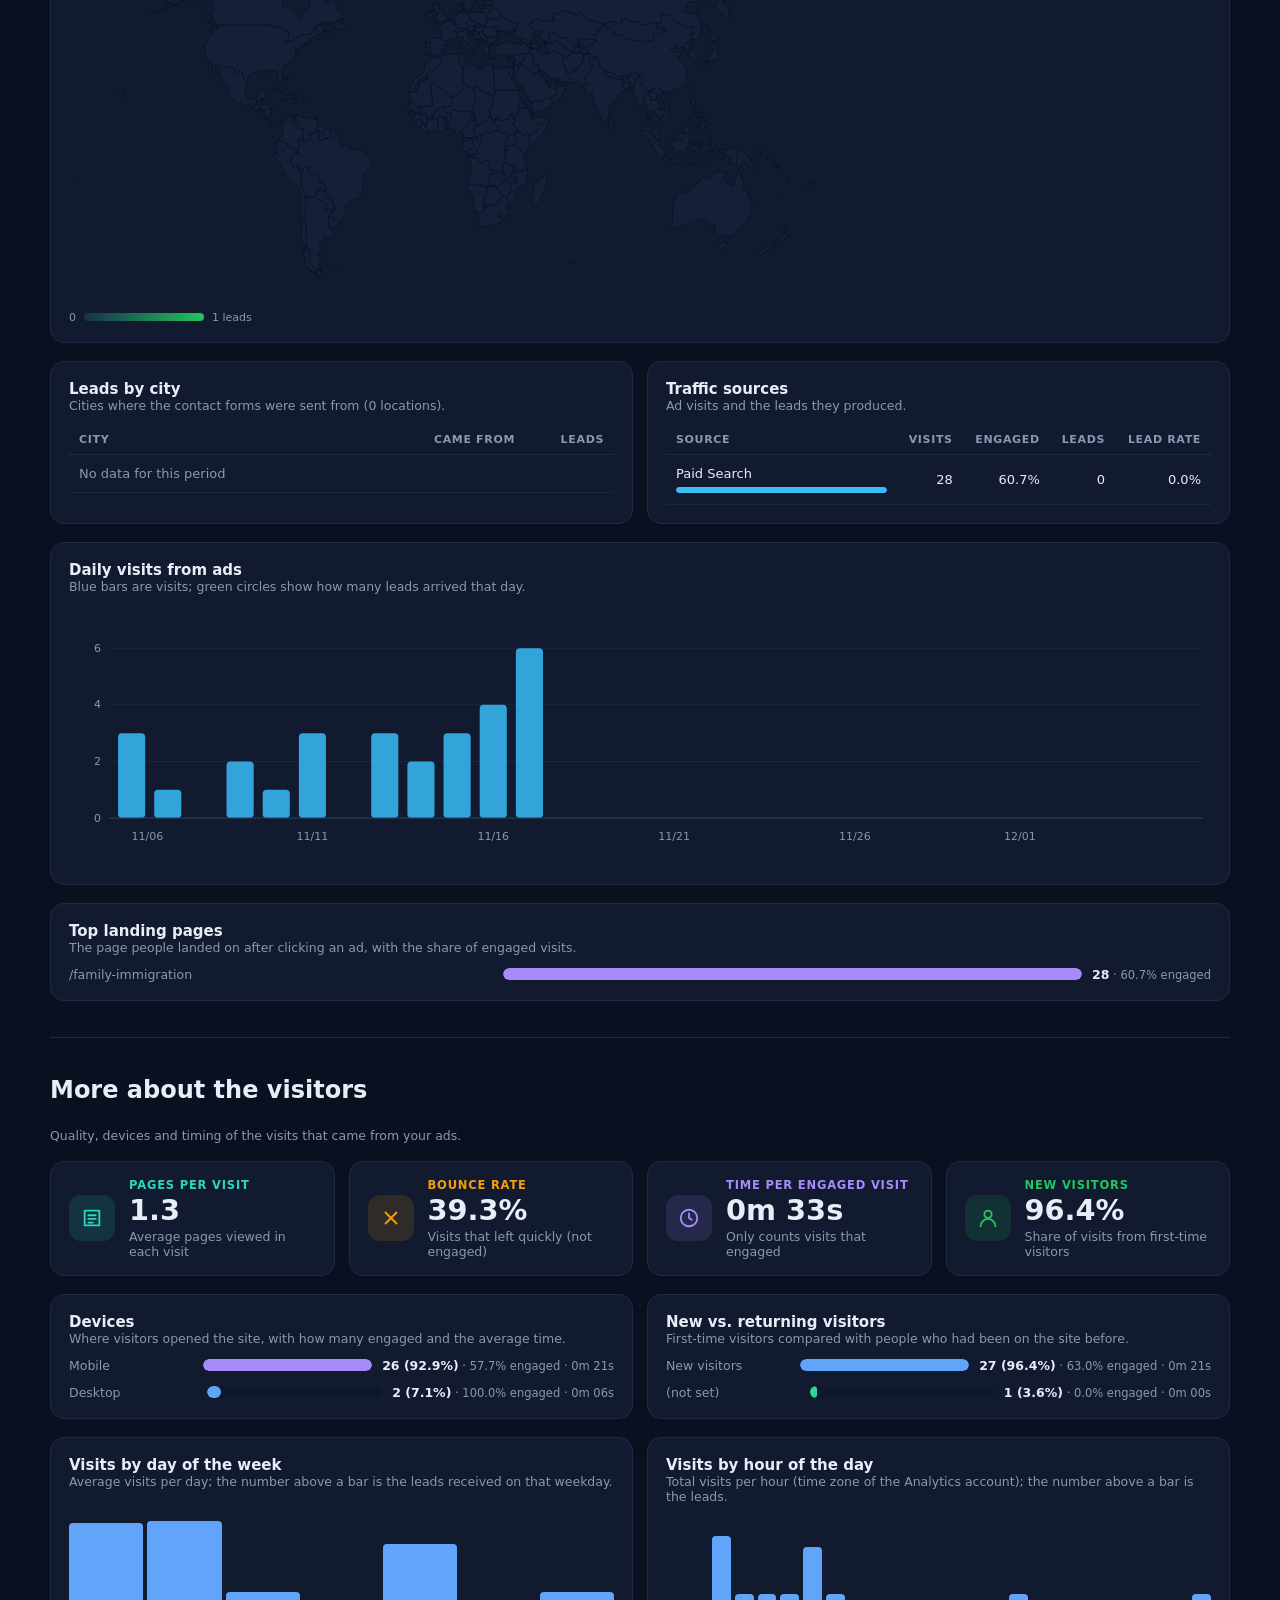
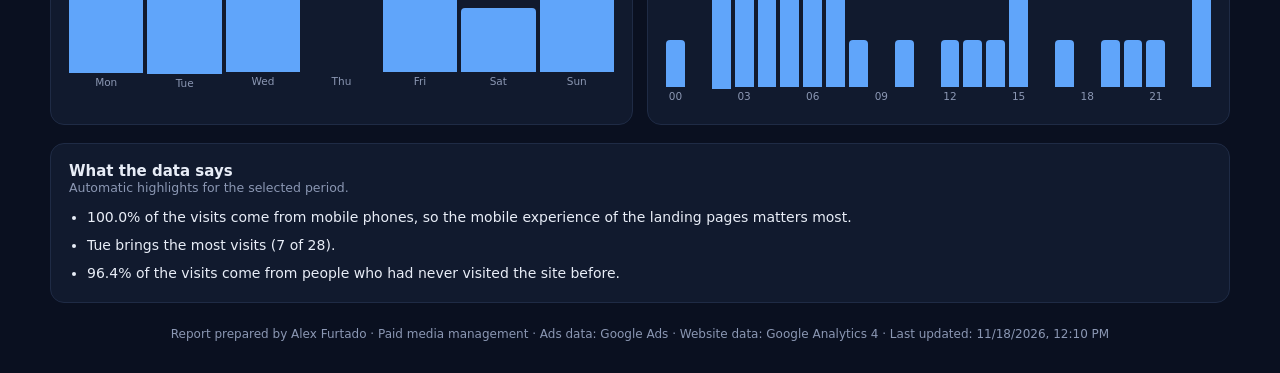
==== commit e296c4c3: "Dashboard D'Alessio: mais informações do GA4 (qualidade das visitas, dispositivos, novos x recorrent" ====
--- a/dalessio-law-9605e0/index.html
+++ b/dalessio-law-9605e0/index.html
@@ -148,6 +148,45 @@
    <div class="iv-hbars" data-draw="ga-paginas"></div>
   </article>
 
+  <header class="ga-head" id="analytics-more"><h2>More about the visitors</h2><p class="iv-note">Quality, devices and timing of the visits that came from your ads.</p></header>
+  <section class="iv-kpis ga-kpis" aria-label="Visit quality">
+   <div class="iv-kpi k1"><div class="iv-ic"><svg viewBox="0 0 24 24" fill="none" stroke="currentColor" stroke-width="2" stroke-linecap="round" stroke-linejoin="round"><path d="M4 4h16v16H4z"/><path d="M8 9h8"/><path d="M8 13h8"/><path d="M8 17h5"/></svg></div>
+    <div><p class="iv-kl">Pages per visit</p><p class="iv-kv dash-skeleton" data-draw="ga2-kpi" data-k="ppv">—</p><p class="iv-ks">Average pages viewed in each visit</p></div></div>
+   <div class="iv-kpi k3"><div class="iv-ic"><svg viewBox="0 0 24 24" fill="none" stroke="currentColor" stroke-width="2" stroke-linecap="round" stroke-linejoin="round"><path d="M18 6 6 18"/><path d="m6 6 12 12"/></svg></div>
+    <div><p class="iv-kl">Bounce rate</p><p class="iv-kv dash-skeleton" data-draw="ga2-kpi" data-k="bounce">—</p><p class="iv-ks">Visits that left quickly (not engaged)</p></div></div>
+   <div class="iv-kpi k2"><div class="iv-ic"><svg viewBox="0 0 24 24" fill="none" stroke="currentColor" stroke-width="2" stroke-linecap="round" stroke-linejoin="round"><circle cx="12" cy="12" r="9"/><path d="M12 7v5l3 2"/></svg></div>
+    <div><p class="iv-kl">Time per engaged visit</p><p class="iv-kv dash-skeleton" data-draw="ga2-kpi" data-k="tengaged">—</p><p class="iv-ks">Only counts visits that engaged</p></div></div>
+   <div class="iv-kpi k4"><div class="iv-ic"><svg viewBox="0 0 24 24" fill="none" stroke="currentColor" stroke-width="2" stroke-linecap="round" stroke-linejoin="round"><circle cx="12" cy="8" r="4"/><path d="M4 21a8 8 0 0 1 16 0"/></svg></div>
+    <div><p class="iv-kl">New visitors</p><p class="iv-kv dash-skeleton" data-draw="ga2-kpi" data-k="newshare">—</p><p class="iv-ks">Share of visits from first-time visitors</p></div></div>
+  </section>
+
+  <section class="iv-grid">
+   <article class="iv-card" id="ga2-dispositivo-card">
+    <div><h2>Devices</h2><p class="iv-note">Where visitors opened the site, with how many engaged and the average time.</p></div>
+    <div class="iv-hbars" data-draw="ga2-dispositivo"></div>
+   </article>
+   <article class="iv-card" id="ga2-usuario-card">
+    <div><h2>New vs. returning visitors</h2><p class="iv-note">First-time visitors compared with people who had been on the site before.</p></div>
+    <div class="iv-hbars" data-draw="ga2-usuario"></div>
+   </article>
+  </section>
+
+  <section class="iv-grid">
+   <article class="iv-card" id="ga2-semana-card">
+    <div><h2>Visits by day of the week</h2><p class="iv-note">Average visits per day; the number above a bar is the leads received on that weekday.</p></div>
+    <div data-draw="ga2-semana"></div>
+   </article>
+   <article class="iv-card" id="ga2-hora-card">
+    <div><h2>Visits by hour of the day</h2><p class="iv-note">Total visits per hour (time zone of the Analytics account); the number above a bar is the leads.</p></div>
+    <div data-draw="ga2-hora"></div>
+   </article>
+  </section>
+
+  <article class="iv-card" id="ga2-insights-card">
+   <div><h2>What the data says</h2><p class="iv-note">Automatic highlights for the selected period.</p></div>
+   <div data-draw="ga2-insights"></div>
+  </article>
+
   <p class="iv-foot">Report prepared by Alex Furtado · Paid media management · Ads data: Google Ads · Website data: Google Analytics 4 · Last updated: <span data-draw="upd">—</span></p>
  </div>
 </div>
@@ -160,6 +199,8 @@
 <script src="../assets/app.js"></script>
 <script>window.GA = {"t": {"sessions": "Visits", "leads": "Leads", "since": "Website (Analytics) data available from", "topStates": "Top U.S. states", "topCountries": "Top countries", "home": "Home page", "engaged": "engaged", "unknown": "Unknown city"}};</script>
 <script src="../assets/ga.js"></script>
+<script>window.GA2 = {"t": {}};</script>
+<script src="../assets/ga2.js"></script>
 <script>
 dash.draw('upd', (el) => { const a = dash.meta().atualizado; el.textContent = a ? new Date(a).toLocaleString('en-US', { day: '2-digit', month: '2-digit', year: 'numeric', hour: '2-digit', minute: '2-digit' }) : '—'; });
 dash.onData(() => { document.querySelectorAll('.iv-fatal').forEach((e) => { e.hidden = dash.data('diario').status !== 'error'; }); });
--- a/assets/style.css
+++ b/assets/style.css
@@ -148,3 +148,13 @@
 .pub-insights ul { margin: 6px 0 0; padding-left: 0; list-style: none; display: grid; gap: 10px; font-size: 13.5px; }
 .pub-insights li { padding-left: 26px; position: relative; }
 .pub-insights li::before { content: '💡'; position: absolute; left: 0; }
+
+/* extra GA4 blocks (ga2.js) */
+.ga2-cols { display: flex; align-items: flex-end; gap: 4px; height: 190px; padding-top: 4px; }
+.ga2-col { flex: 1; min-width: 0; height: 100%; display: flex; flex-direction: column; justify-content: flex-end; align-items: center; gap: 3px; }
+.ga2-bar { width: 100%; background: #60a5fa; border-radius: 4px 4px 0 0; min-height: 0; }
+.ga2-has { box-shadow: 0 0 0 1px #34d399 inset; background: #3b82c4; }
+.ga2-n { height: 16px; font-size: 11px; font-weight: 700; color: #34d399; line-height: 16px; }
+.ga2-x { height: 16px; font-size: 10.5px; color: var(--iv-muted); white-space: nowrap; }
+.ga2-ins { margin: 0; padding-left: 18px; display: grid; gap: 8px; font-size: 14px; line-height: 1.45; }
+@media (max-width: 640px) { #ga2-dispositivo-card .iv-hb, #ga2-usuario-card .iv-hb { grid-template-columns: minmax(0, 1fr) auto; row-gap: 4px; } #ga2-dispositivo-card .iv-hb-l, #ga2-usuario-card .iv-hb-l { grid-column: 1 / -1; white-space: normal; color: var(--iv-fg); } #ga2-dispositivo-card .iv-hb-t, #ga2-usuario-card .iv-hb-t { grid-column: 1; } }
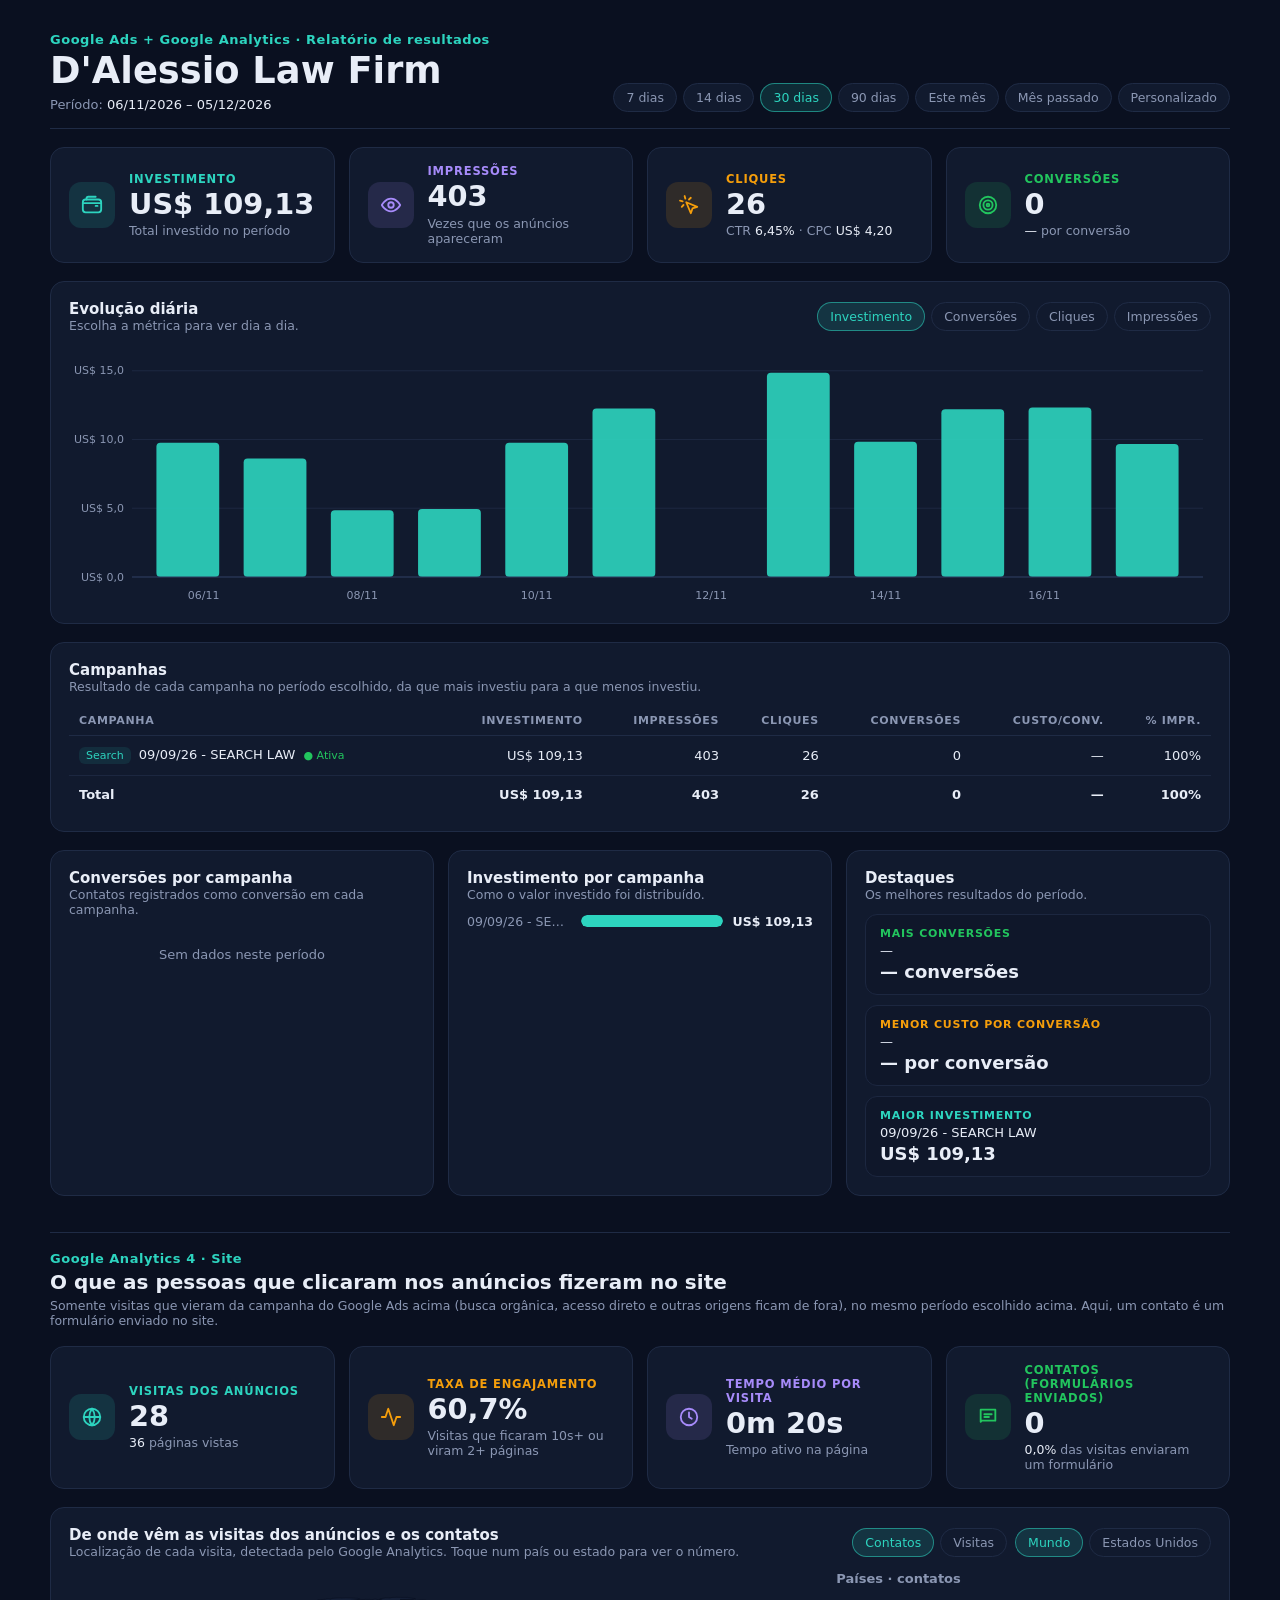
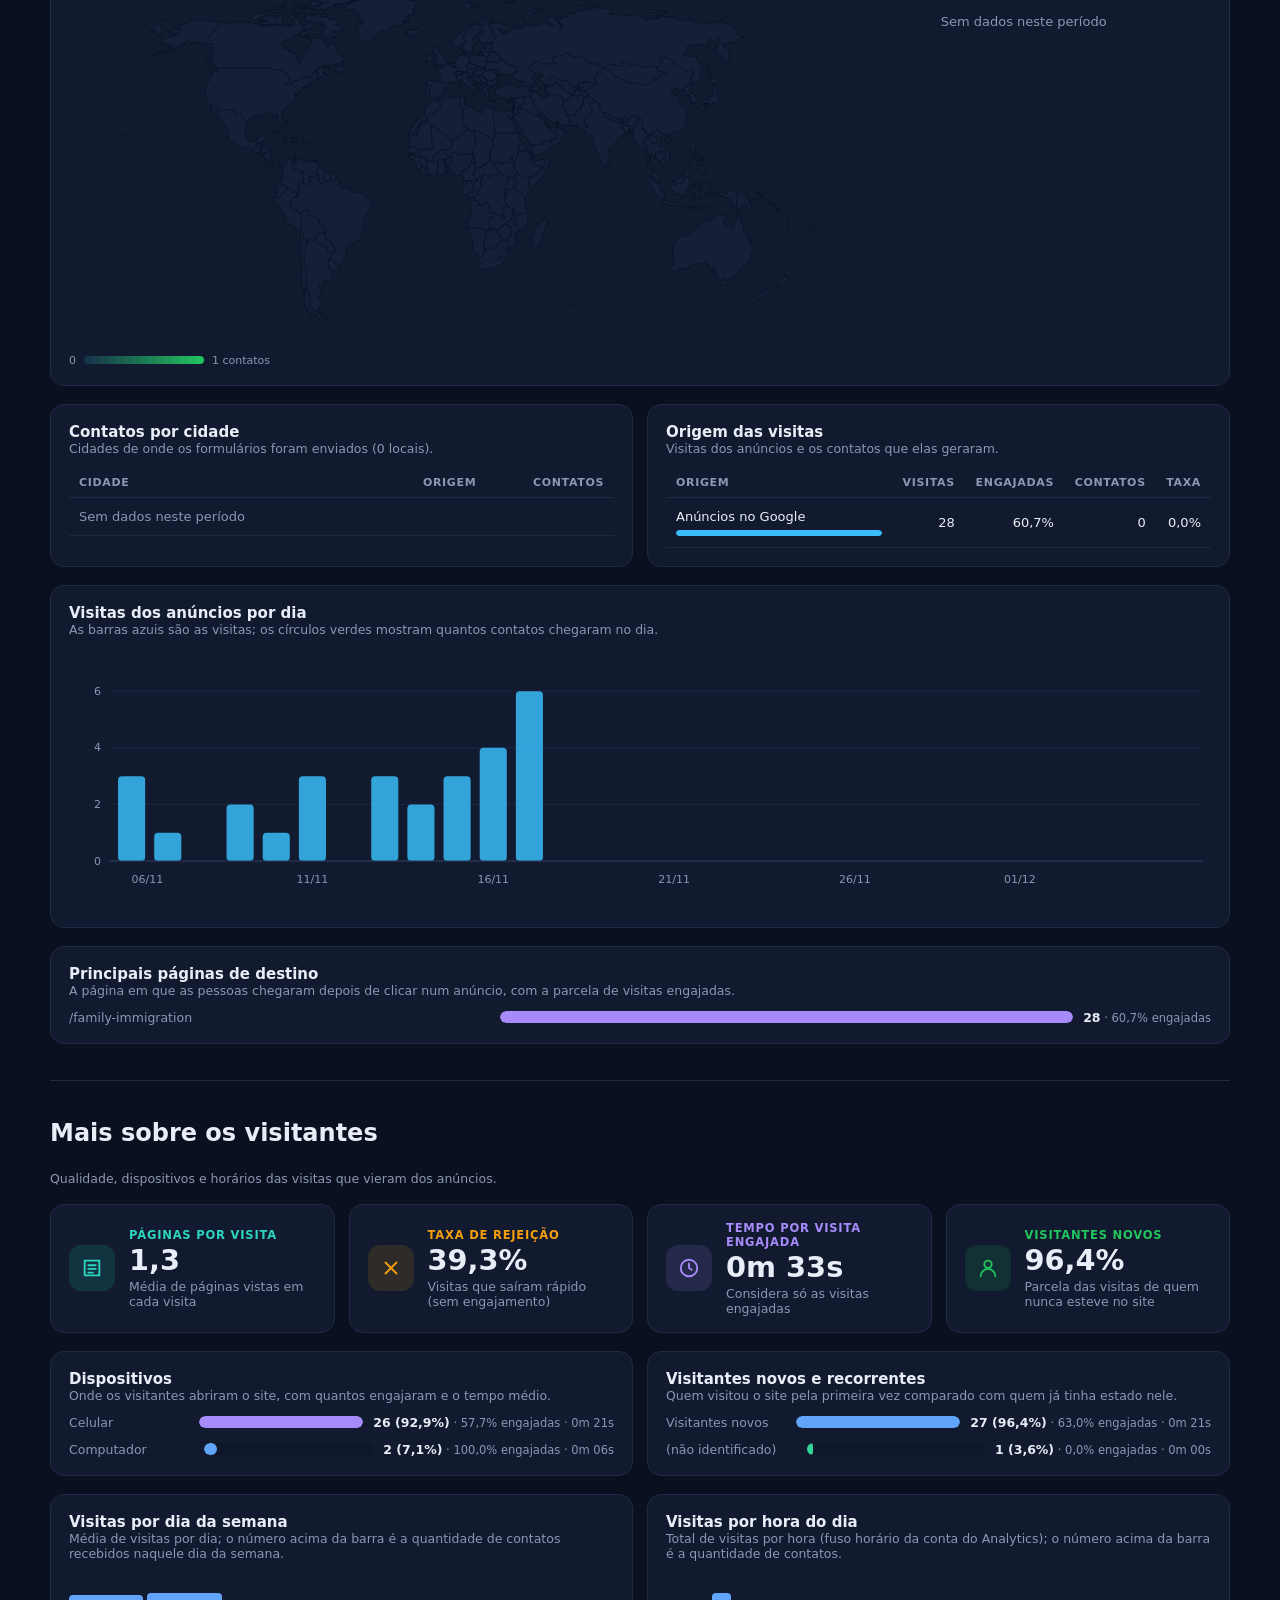
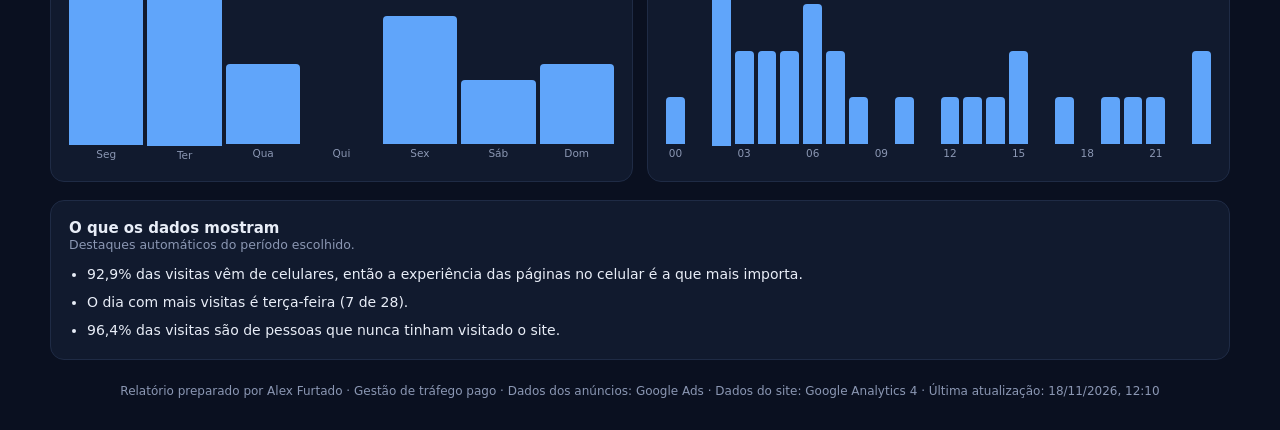
==== commit e83eb6ed: "Dashboard D'Alessio: página inteira em português (textos, datas, números, países e estados) Co-Autho" ====
--- a/dalessio-law-9605e0/index.html
+++ b/dalessio-law-9605e0/index.html
@@ -1,11 +1,11 @@
 <!DOCTYPE html>
-<html lang="en">
+<html lang="pt-BR">
 <head>
 <meta charset="utf-8">
 <meta name="viewport" content="width=device-width, initial-scale=1">
 <meta name="robots" content="noindex, nofollow">
 <meta name="theme-color" content="#0a1020">
-<title>D'Alessio Law Firm – Google Ads · Performance report</title>
+<title>D'Alessio Law Firm – Google Ads · Relatório de resultados</title>
 <link rel="stylesheet" href="../assets/style.css">
 </head>
 <body>
@@ -13,62 +13,62 @@
  <div class="iv-wrap">
   <header class="iv-top">
    <div>
-    <p class="iv-eyebrow">Google Ads + Google Analytics · Performance report</p>
+    <p class="iv-eyebrow">Google Ads + Google Analytics · Relatório de resultados</p>
     <h1 class="iv-title">D'Alessio Law Firm</h1>
-    <p class="iv-period">Period: <b data-draw="periodo">—</b></p>
-   </div>
-   <div class="iv-filter" role="group" aria-label="Choose a period">
+    <p class="iv-period">Período: <b data-draw="periodo">—</b></p>
+   </div>
+   <div class="iv-filter" role="group" aria-label="Escolha o período">
     <div class="iv-presets">
-     <button class="iv-btn" data-preset="7" aria-pressed="false">7 days</button>
-     <button class="iv-btn" data-preset="14" aria-pressed="false">14 days</button>
-     <button class="iv-btn" data-preset="30" aria-pressed="false">30 days</button>
-     <button class="iv-btn" data-preset="90" aria-pressed="false">90 days</button>
-     <button class="iv-btn" data-preset="mes" aria-pressed="false">This month</button>
-     <button class="iv-btn" data-preset="mesant" aria-pressed="false">Last month</button>
-     <button class="iv-btn" data-preset="custom" aria-pressed="false">Custom</button>
+     <button class="iv-btn" data-preset="7" aria-pressed="false">7 dias</button>
+     <button class="iv-btn" data-preset="14" aria-pressed="false">14 dias</button>
+     <button class="iv-btn" data-preset="30" aria-pressed="false">30 dias</button>
+     <button class="iv-btn" data-preset="90" aria-pressed="false">90 dias</button>
+     <button class="iv-btn" data-preset="mes" aria-pressed="false">Este mês</button>
+     <button class="iv-btn" data-preset="mesant" aria-pressed="false">Mês passado</button>
+     <button class="iv-btn" data-preset="custom" aria-pressed="false">Personalizado</button>
     </div>
     <div class="iv-dates iv-custom" hidden>
-     <label>From <input type="date" class="iv-d1" min="2020-01-01" max="2099-12-31"></label>
-     <label>To <input type="date" class="iv-d2" min="2020-01-01" max="2099-12-31"></label>
-     <button class="iv-btn on iv-apply">Apply</button>
-     <span class="iv-hint">Data available for the last 90 days</span>
+     <label>De <input type="date" class="iv-d1" min="2020-01-01" max="2099-12-31"></label>
+     <label>Até <input type="date" class="iv-d2" min="2020-01-01" max="2099-12-31"></label>
+     <button class="iv-btn on iv-apply">Aplicar</button>
+     <span class="iv-hint">Dados disponíveis dos últimos 90 dias</span>
     </div>
    </div>
   </header>
 
-  <p class="iv-fatal" hidden>We couldn’t load the data right now. Please refresh the page in a few minutes.</p>
-
-  <p class="iv-empty" hidden>No ads ran during the selected period. Please pick other dates.</p>
-
-  <section class="iv-kpis" id="resumo" aria-label="Period summary">
+  <p class="iv-fatal" hidden>Não foi possível carregar os dados agora. Tente atualizar a página em alguns minutos.</p>
+
+  <p class="iv-empty" hidden>Não houve anúncios veiculando no período escolhido. Selecione outras datas.</p>
+
+  <section class="iv-kpis" id="resumo" aria-label="Resumo do período">
    <div class="iv-kpi k1"><div class="iv-ic"><svg viewBox="0 0 24 24" fill="none" stroke="currentColor" stroke-width="2" stroke-linecap="round" stroke-linejoin="round"><rect x="2" y="6" width="20" height="14" rx="3"/><path d="M16 13h2"/><path d="M2 10h20"/><path d="M6 6V5a2 2 0 0 1 2-2h8"/></svg></div>
-    <div><p class="iv-kl">Ad spend</p><p class="iv-kv dash-skeleton" data-draw="kpi" data-k="inv" data-source="diario" data-fetchpriority="high">—</p><p class="iv-ks">Total spent in the period</p></div></div>
+    <div><p class="iv-kl">Investimento</p><p class="iv-kv dash-skeleton" data-draw="kpi" data-k="inv" data-source="diario" data-fetchpriority="high">—</p><p class="iv-ks">Total investido no período</p></div></div>
    <div class="iv-kpi k2"><div class="iv-ic"><svg viewBox="0 0 24 24" fill="none" stroke="currentColor" stroke-width="2" stroke-linecap="round" stroke-linejoin="round"><path d="M2 12s3.5-7 10-7 10 7 10 7-3.5 7-10 7S2 12 2 12z"/><circle cx="12" cy="12" r="3"/></svg></div>
-    <div><p class="iv-kl">Impressions</p><p class="iv-kv dash-skeleton" data-draw="kpi" data-k="imp" data-source="diario">—</p><p class="iv-ks">Times your ads were shown</p></div></div>
+    <div><p class="iv-kl">Impressões</p><p class="iv-kv dash-skeleton" data-draw="kpi" data-k="imp" data-source="diario">—</p><p class="iv-ks">Vezes que os anúncios apareceram</p></div></div>
    <div class="iv-kpi k3"><div class="iv-ic"><svg viewBox="0 0 24 24" fill="none" stroke="currentColor" stroke-width="2" stroke-linecap="round" stroke-linejoin="round"><path d="M9 9l5 12 1.8-5.2L21 14z"/><path d="M7.2 2.2 8 5.1"/><path d="M5.1 8 2.2 7.2"/><path d="M14 4.1 12 6"/><path d="M6 12l-1.9 2"/></svg></div>
-    <div><p class="iv-kl">Clicks</p><p class="iv-kv dash-skeleton" data-draw="kpi" data-k="cli" data-source="diario">—</p><p class="iv-ks">CTR <b data-draw="kpi" data-k="ctr" data-source="diario">—</b> · CPC <b data-draw="kpi" data-k="cpc" data-source="diario">—</b></p></div></div>
+    <div><p class="iv-kl">Cliques</p><p class="iv-kv dash-skeleton" data-draw="kpi" data-k="cli" data-source="diario">—</p><p class="iv-ks">CTR <b data-draw="kpi" data-k="ctr" data-source="diario">—</b> · CPC <b data-draw="kpi" data-k="cpc" data-source="diario">—</b></p></div></div>
    <div class="iv-kpi k4"><div class="iv-ic"><svg viewBox="0 0 24 24" fill="none" stroke="currentColor" stroke-width="2" stroke-linecap="round" stroke-linejoin="round"><circle cx="12" cy="12" r="9"/><circle cx="12" cy="12" r="5"/><circle cx="12" cy="12" r="1.5"/></svg></div>
-    <div><p class="iv-kl">Conversions</p><p class="iv-kv dash-skeleton" data-draw="kpi" data-k="conv" data-source="diario" data-fetchpriority="high">—</p><p class="iv-ks"><b data-draw="kpi" data-k="cpa" data-source="diario">—</b> per conversion</p></div></div>
+    <div><p class="iv-kl">Conversões</p><p class="iv-kv dash-skeleton" data-draw="kpi" data-k="conv" data-source="diario" data-fetchpriority="high">—</p><p class="iv-ks"><b data-draw="kpi" data-k="cpa" data-source="diario">—</b> por conversão</p></div></div>
   </section>
 
   <article class="iv-card" id="evolucao">
    <div class="iv-ch">
-    <div><h2>Daily trend</h2><p class="iv-note">Pick a metric to see it day by day.</p></div>
+    <div><h2>Evolução diária</h2><p class="iv-note">Escolha a métrica para ver dia a dia.</p></div>
     <div class="iv-tabs">
-     <button class="iv-btn" data-metric="investimento" aria-pressed="false">Spend</button>
-     <button class="iv-btn" data-metric="conversoes" aria-pressed="false">Conversions</button>
-     <button class="iv-btn" data-metric="cliques" aria-pressed="false">Clicks</button>
-     <button class="iv-btn" data-metric="impressoes" aria-pressed="false">Impressions</button>
+     <button class="iv-btn" data-metric="investimento" aria-pressed="false">Investimento</button>
+     <button class="iv-btn" data-metric="conversoes" aria-pressed="false">Conversões</button>
+     <button class="iv-btn" data-metric="cliques" aria-pressed="false">Cliques</button>
+     <button class="iv-btn" data-metric="impressoes" aria-pressed="false">Impressões</button>
     </div>
    </div>
    <div class="iv-chart" data-draw="trend" data-source="diario"></div>
   </article>
 
   <article class="iv-card" id="campanhas">
-   <div><h2>Campaigns</h2><p class="iv-note">Results for each campaign in the selected period, highest spend first.</p></div>
+   <div><h2>Campanhas</h2><p class="iv-note">Resultado de cada campanha no período escolhido, da que mais investiu para a que menos investiu.</p></div>
    <div class="iv-tw" data-source="campanhas_dia">
     <table class="iv-table">
-     <thead><tr><th>Campaign</th><th>Spend</th><th class="iv-hide-sm">Impressions</th><th>Clicks</th><th>Conversions</th><th>Cost/conv.</th><th class="iv-hide-sm">% impr.</th></tr></thead>
+     <thead><tr><th>Campanha</th><th>Investimento</th><th class="iv-hide-sm">Impressões</th><th>Cliques</th><th>Conversões</th><th>Custo/conv.</th><th class="iv-hide-sm">% impr.</th></tr></thead>
      <tbody data-draw="tabela"></tbody>
      <tfoot><tr><td>Total</td><td data-draw="tot" data-k="inv">—</td><td class="iv-hide-sm" data-draw="tot" data-k="imp">—</td><td data-draw="tot" data-k="cli">—</td><td data-draw="tot" data-k="conv">—</td><td data-draw="tot" data-k="cpa">—</td><td class="iv-hide-sm" data-draw="tot" data-k="pct">—</td></tr></tfoot>
     </table>
@@ -77,132 +77,132 @@
 
   <section class="iv-grid">
    <article class="iv-card" id="conv-campanha">
-    <div><h2>Conversions by campaign</h2><p class="iv-note">Leads tracked as conversions in each campaign.</p></div>
+    <div><h2>Conversões por campanha</h2><p class="iv-note">Contatos registrados como conversão em cada campanha.</p></div>
     <div class="iv-hbars" data-draw="cbars" data-k="conv" data-fmt="dec" data-source="campanhas_dia"></div>
    </article>
    <article class="iv-card" id="inv-campanha">
-    <div><h2>Spend by campaign</h2><p class="iv-note">How the budget was distributed.</p></div>
+    <div><h2>Investimento por campanha</h2><p class="iv-note">Como o valor investido foi distribuído.</p></div>
     <div class="iv-hbars" data-draw="cbars" data-k="inv" data-fmt="brl" data-source="campanhas_dia"></div>
    </article>
    <article class="iv-card" id="destaques">
-    <div><h2>Highlights</h2><p class="iv-note">Top results for the period.</p></div>
+    <div><h2>Destaques</h2><p class="iv-note">Os melhores resultados do período.</p></div>
     <div class="iv-ins" data-source="campanhas_dia">
-     <div class="iv-in b"><p class="t">Most conversions</p><p class="n" data-draw="ins" data-k="conv_n">—</p><p class="v"><span data-draw="ins" data-k="conv_v">—</span> conversions</p></div>
-     <div class="iv-in c"><p class="t">Lowest cost per conversion</p><p class="n" data-draw="ins" data-k="cpa_n">—</p><p class="v"><span data-draw="ins" data-k="cpa_v">—</span> per conversion</p></div>
-     <div class="iv-in a"><p class="t">Highest spend</p><p class="n" data-draw="ins" data-k="inv_n">—</p><p class="v" data-draw="ins" data-k="inv_v">—</p></div>
+     <div class="iv-in b"><p class="t">Mais conversões</p><p class="n" data-draw="ins" data-k="conv_n">—</p><p class="v"><span data-draw="ins" data-k="conv_v">—</span> conversões</p></div>
+     <div class="iv-in c"><p class="t">Menor custo por conversão</p><p class="n" data-draw="ins" data-k="cpa_n">—</p><p class="v"><span data-draw="ins" data-k="cpa_v">—</span> por conversão</p></div>
+     <div class="iv-in a"><p class="t">Maior investimento</p><p class="n" data-draw="ins" data-k="inv_n">—</p><p class="v" data-draw="ins" data-k="inv_v">—</p></div>
     </div>
    </article>
   </section>
 
 
   <header class="ga-head" id="analytics">
-   <p class="iv-eyebrow">Google Analytics 4 · Website</p>
-   <h2 class="ga-h">What people who clicked your ads did on the website</h2>
-   <p class="iv-note">Only visits that came from the Google Ads campaign above (organic search, direct and other traffic are excluded), in the same period selected above. A lead here is a contact form sent on the site.</p>
+   <p class="iv-eyebrow">Google Analytics 4 · Site</p>
+   <h2 class="ga-h">O que as pessoas que clicaram nos anúncios fizeram no site</h2>
+   <p class="iv-note">Somente visitas que vieram da campanha do Google Ads acima (busca orgânica, acesso direto e outras origens ficam de fora), no mesmo período escolhido acima. Aqui, um contato é um formulário enviado no site.</p>
    <p class="ga-alert" data-draw="ga-note" hidden></p>
   </header>
 
-  <section class="iv-kpis ga-kpis" aria-label="Website summary">
+  <section class="iv-kpis ga-kpis" aria-label="Resumo do site">
    <div class="iv-kpi k1"><div class="iv-ic"><svg viewBox="0 0 24 24" fill="none" stroke="currentColor" stroke-width="2" stroke-linecap="round" stroke-linejoin="round"><path d="M3 12h18"/><path d="M12 3a15 15 0 0 1 0 18"/><path d="M12 3a15 15 0 0 0 0 18"/><circle cx="12" cy="12" r="9"/></svg></div>
-    <div><p class="iv-kl">Visits from ads</p><p class="iv-kv dash-skeleton" data-draw="ga-kpi" data-k="ses" data-ga-src>—</p><p class="iv-ks"><b data-draw="ga-kpi" data-k="views">—</b> pages viewed</p></div></div>
+    <div><p class="iv-kl">Visitas dos anúncios</p><p class="iv-kv dash-skeleton" data-draw="ga-kpi" data-k="ses" data-ga-src>—</p><p class="iv-ks"><b data-draw="ga-kpi" data-k="views">—</b> páginas vistas</p></div></div>
    <div class="iv-kpi k3"><div class="iv-ic"><svg viewBox="0 0 24 24" fill="none" stroke="currentColor" stroke-width="2" stroke-linecap="round" stroke-linejoin="round"><path d="M22 12h-4l-3 9L9 3l-3 9H2"/></svg></div>
-    <div><p class="iv-kl">Engagement rate</p><p class="iv-kv dash-skeleton" data-draw="ga-kpi" data-k="eng" data-ga-src>—</p><p class="iv-ks">Visits that stayed 10s+ or viewed 2+ pages</p></div></div>
+    <div><p class="iv-kl">Taxa de engajamento</p><p class="iv-kv dash-skeleton" data-draw="ga-kpi" data-k="eng" data-ga-src>—</p><p class="iv-ks">Visitas que ficaram 10s+ ou viram 2+ páginas</p></div></div>
    <div class="iv-kpi k2"><div class="iv-ic"><svg viewBox="0 0 24 24" fill="none" stroke="currentColor" stroke-width="2" stroke-linecap="round" stroke-linejoin="round"><circle cx="12" cy="12" r="9"/><path d="M12 7v5l3 2"/></svg></div>
-    <div><p class="iv-kl">Avg. time per visit</p><p class="iv-kv dash-skeleton" data-draw="ga-kpi" data-k="tempo" data-ga-src>—</p><p class="iv-ks">Time actively on the page</p></div></div>
+    <div><p class="iv-kl">Tempo médio por visita</p><p class="iv-kv dash-skeleton" data-draw="ga-kpi" data-k="tempo" data-ga-src>—</p><p class="iv-ks">Tempo ativo na página</p></div></div>
    <div class="iv-kpi k4"><div class="iv-ic"><svg viewBox="0 0 24 24" fill="none" stroke="currentColor" stroke-width="2" stroke-linecap="round" stroke-linejoin="round"><path d="M4 4h16v12H5.2L4 17.2z"/><path d="M8 9h8"/><path d="M8 12h5"/></svg></div>
-    <div><p class="iv-kl">Leads (forms sent)</p><p class="iv-kv dash-skeleton" data-draw="ga-kpi" data-k="leads" data-ga-src>—</p><p class="iv-ks"><b data-draw="ga-kpi" data-k="lrate">—</b> of visits sent a form</p></div></div>
+    <div><p class="iv-kl">Contatos (formulários enviados)</p><p class="iv-kv dash-skeleton" data-draw="ga-kpi" data-k="leads" data-ga-src>—</p><p class="iv-ks"><b data-draw="ga-kpi" data-k="lrate">—</b> das visitas enviaram um formulário</p></div></div>
   </section>
 
   <article class="iv-card" id="ga-mapa">
    <div class="iv-ch">
-    <div><h2>Where ad visitors and leads come from</h2><p class="iv-note">Location of each visit, as detected by Google Analytics. Tap a country or state to see its number.</p></div>
+    <div><h2>De onde vêm as visitas dos anúncios e os contatos</h2><p class="iv-note">Localização de cada visita, detectada pelo Google Analytics. Toque num país ou estado para ver o número.</p></div>
     <div class="ga-ctl">
-     <div class="iv-tabs"><button class="iv-btn" data-gmet="leads" aria-pressed="false">Leads</button><button class="iv-btn" data-gmet="ses" aria-pressed="false">Visits</button></div>
-     <div class="iv-tabs"><button class="iv-btn" data-gmap="world" aria-pressed="false">World</button><button class="iv-btn" data-gmap="us" aria-pressed="false">United States</button></div>
+     <div class="iv-tabs"><button class="iv-btn" data-gmet="leads" aria-pressed="false">Contatos</button><button class="iv-btn" data-gmet="ses" aria-pressed="false">Visitas</button></div>
+     <div class="iv-tabs"><button class="iv-btn" data-gmap="world" aria-pressed="false">Mundo</button><button class="iv-btn" data-gmap="us" aria-pressed="false">Estados Unidos</button></div>
     </div>
    </div>
    <div class="ga-mapwrap">
     <div class="ga-map" data-draw="ga-map"></div>
-    <div><h3 class="ga-h3" data-draw="ga-areas-title">Top</h3><div class="iv-hbars" data-draw="ga-areas"></div></div>
+    <div><h3 class="ga-h3" data-draw="ga-areas-title">Ranking</h3><div class="iv-hbars" data-draw="ga-areas"></div></div>
    </div>
   </article>
 
   <section class="iv-grid">
    <article class="iv-card" id="ga-cidades">
-    <div><h2>Leads by city</h2><p class="iv-note">Cities where the contact forms were sent from (<span data-draw="ga-cidades-n">—</span> locations).</p></div>
-    <div class="iv-tw"><table class="iv-table"><thead><tr><th>City</th><th class="iv-hide-sm">Came from</th><th>Leads</th></tr></thead><tbody data-draw="ga-cidades"></tbody></table></div>
+    <div><h2>Contatos por cidade</h2><p class="iv-note">Cidades de onde os formulários foram enviados (<span data-draw="ga-cidades-n">—</span> locais).</p></div>
+    <div class="iv-tw"><table class="iv-table"><thead><tr><th>Cidade</th><th class="iv-hide-sm">Origem</th><th>Contatos</th></tr></thead><tbody data-draw="ga-cidades"></tbody></table></div>
    </article>
    <article class="iv-card" id="ga-canais">
-    <div><h2>Traffic sources</h2><p class="iv-note">Ad visits and the leads they produced.</p></div>
-    <div class="iv-tw"><table class="iv-table"><thead><tr><th>Source</th><th>Visits</th><th class="iv-hide-sm">Engaged</th><th>Leads</th><th class="iv-hide-sm">Lead rate</th></tr></thead><tbody data-draw="ga-canais"></tbody></table></div>
+    <div><h2>Origem das visitas</h2><p class="iv-note">Visitas dos anúncios e os contatos que elas geraram.</p></div>
+    <div class="iv-tw"><table class="iv-table"><thead><tr><th>Origem</th><th>Visitas</th><th class="iv-hide-sm">Engajadas</th><th>Contatos</th><th class="iv-hide-sm">Taxa</th></tr></thead><tbody data-draw="ga-canais"></tbody></table></div>
    </article>
   </section>
 
   <article class="iv-card" id="ga-evolucao">
-   <div><h2>Daily visits from ads</h2><p class="iv-note">Blue bars are visits; green circles show how many leads arrived that day.</p></div>
+   <div><h2>Visitas dos anúncios por dia</h2><p class="iv-note">As barras azuis são as visitas; os círculos verdes mostram quantos contatos chegaram no dia.</p></div>
    <div class="iv-chart" data-draw="ga-trend"></div>
   </article>
 
   <article class="iv-card" id="ga-paginas">
-   <div><h2>Top landing pages</h2><p class="iv-note">The page people landed on after clicking an ad, with the share of engaged visits.</p></div>
+   <div><h2>Principais páginas de destino</h2><p class="iv-note">A página em que as pessoas chegaram depois de clicar num anúncio, com a parcela de visitas engajadas.</p></div>
    <div class="iv-hbars" data-draw="ga-paginas"></div>
   </article>
 
-  <header class="ga-head" id="analytics-more"><h2>More about the visitors</h2><p class="iv-note">Quality, devices and timing of the visits that came from your ads.</p></header>
-  <section class="iv-kpis ga-kpis" aria-label="Visit quality">
+  <header class="ga-head" id="analytics-more"><h2>Mais sobre os visitantes</h2><p class="iv-note">Qualidade, dispositivos e horários das visitas que vieram dos anúncios.</p></header>
+  <section class="iv-kpis ga-kpis" aria-label="Qualidade das visitas">
    <div class="iv-kpi k1"><div class="iv-ic"><svg viewBox="0 0 24 24" fill="none" stroke="currentColor" stroke-width="2" stroke-linecap="round" stroke-linejoin="round"><path d="M4 4h16v16H4z"/><path d="M8 9h8"/><path d="M8 13h8"/><path d="M8 17h5"/></svg></div>
-    <div><p class="iv-kl">Pages per visit</p><p class="iv-kv dash-skeleton" data-draw="ga2-kpi" data-k="ppv">—</p><p class="iv-ks">Average pages viewed in each visit</p></div></div>
+    <div><p class="iv-kl">Páginas por visita</p><p class="iv-kv dash-skeleton" data-draw="ga2-kpi" data-k="ppv">—</p><p class="iv-ks">Média de páginas vistas em cada visita</p></div></div>
    <div class="iv-kpi k3"><div class="iv-ic"><svg viewBox="0 0 24 24" fill="none" stroke="currentColor" stroke-width="2" stroke-linecap="round" stroke-linejoin="round"><path d="M18 6 6 18"/><path d="m6 6 12 12"/></svg></div>
-    <div><p class="iv-kl">Bounce rate</p><p class="iv-kv dash-skeleton" data-draw="ga2-kpi" data-k="bounce">—</p><p class="iv-ks">Visits that left quickly (not engaged)</p></div></div>
+    <div><p class="iv-kl">Taxa de rejeição</p><p class="iv-kv dash-skeleton" data-draw="ga2-kpi" data-k="bounce">—</p><p class="iv-ks">Visitas que saíram rápido (sem engajamento)</p></div></div>
    <div class="iv-kpi k2"><div class="iv-ic"><svg viewBox="0 0 24 24" fill="none" stroke="currentColor" stroke-width="2" stroke-linecap="round" stroke-linejoin="round"><circle cx="12" cy="12" r="9"/><path d="M12 7v5l3 2"/></svg></div>
-    <div><p class="iv-kl">Time per engaged visit</p><p class="iv-kv dash-skeleton" data-draw="ga2-kpi" data-k="tengaged">—</p><p class="iv-ks">Only counts visits that engaged</p></div></div>
+    <div><p class="iv-kl">Tempo por visita engajada</p><p class="iv-kv dash-skeleton" data-draw="ga2-kpi" data-k="tengaged">—</p><p class="iv-ks">Considera só as visitas engajadas</p></div></div>
    <div class="iv-kpi k4"><div class="iv-ic"><svg viewBox="0 0 24 24" fill="none" stroke="currentColor" stroke-width="2" stroke-linecap="round" stroke-linejoin="round"><circle cx="12" cy="8" r="4"/><path d="M4 21a8 8 0 0 1 16 0"/></svg></div>
-    <div><p class="iv-kl">New visitors</p><p class="iv-kv dash-skeleton" data-draw="ga2-kpi" data-k="newshare">—</p><p class="iv-ks">Share of visits from first-time visitors</p></div></div>
+    <div><p class="iv-kl">Visitantes novos</p><p class="iv-kv dash-skeleton" data-draw="ga2-kpi" data-k="newshare">—</p><p class="iv-ks">Parcela das visitas de quem nunca esteve no site</p></div></div>
   </section>
 
   <section class="iv-grid">
    <article class="iv-card" id="ga2-dispositivo-card">
-    <div><h2>Devices</h2><p class="iv-note">Where visitors opened the site, with how many engaged and the average time.</p></div>
+    <div><h2>Dispositivos</h2><p class="iv-note">Onde os visitantes abriram o site, com quantos engajaram e o tempo médio.</p></div>
     <div class="iv-hbars" data-draw="ga2-dispositivo"></div>
    </article>
    <article class="iv-card" id="ga2-usuario-card">
-    <div><h2>New vs. returning visitors</h2><p class="iv-note">First-time visitors compared with people who had been on the site before.</p></div>
+    <div><h2>Visitantes novos e recorrentes</h2><p class="iv-note">Quem visitou o site pela primeira vez comparado com quem já tinha estado nele.</p></div>
     <div class="iv-hbars" data-draw="ga2-usuario"></div>
    </article>
   </section>
 
   <section class="iv-grid">
    <article class="iv-card" id="ga2-semana-card">
-    <div><h2>Visits by day of the week</h2><p class="iv-note">Average visits per day; the number above a bar is the leads received on that weekday.</p></div>
+    <div><h2>Visitas por dia da semana</h2><p class="iv-note">Média de visitas por dia; o número acima da barra é a quantidade de contatos recebidos naquele dia da semana.</p></div>
     <div data-draw="ga2-semana"></div>
    </article>
    <article class="iv-card" id="ga2-hora-card">
-    <div><h2>Visits by hour of the day</h2><p class="iv-note">Total visits per hour (time zone of the Analytics account); the number above a bar is the leads.</p></div>
+    <div><h2>Visitas por hora do dia</h2><p class="iv-note">Total de visitas por hora (fuso horário da conta do Analytics); o número acima da barra é a quantidade de contatos.</p></div>
     <div data-draw="ga2-hora"></div>
    </article>
   </section>
 
   <article class="iv-card" id="ga2-insights-card">
-   <div><h2>What the data says</h2><p class="iv-note">Automatic highlights for the selected period.</p></div>
+   <div><h2>O que os dados mostram</h2><p class="iv-note">Destaques automáticos do período escolhido.</p></div>
    <div data-draw="ga2-insights"></div>
   </article>
 
-  <p class="iv-foot">Report prepared by Alex Furtado · Paid media management · Ads data: Google Ads · Website data: Google Analytics 4 · Last updated: <span data-draw="upd">—</span></p>
+  <p class="iv-foot">Relatório preparado por Alex Furtado · Gestão de tráfego pago · Dados dos anúncios: Google Ads · Dados do site: Google Analytics 4 · Última atualização: <span data-draw="upd">—</span></p>
  </div>
 </div>
 <script src="../assets/d3.min.js"></script>
 <script src="../assets/shim.js"></script>
 <script>
-window.IV = {"loc": "en-US", "cur": "USD", "palette": ["#2dd4bf", "#3b82f6", "#f59e0b", "#a78bfa", "#ec4899", "#22c55e", "#38bdf8", "#f97316"], "t": {"fail": "Couldn’t load", "none": "No data for this period"}, "metrics": {"investimento": {"label": "Spend", "fmt": "brl", "color": "#2dd4bf"}, "conversoes": {"label": "Conversions", "fmt": "dec", "color": "#22c55e"}, "cliques": {"label": "Clicks", "fmt": "int", "color": "#f59e0b"}, "impressoes": {"label": "Impressions", "fmt": "int", "color": "#a78bfa"}}};
+window.IV = {"loc": "pt-BR", "cur": "USD", "palette": ["#2dd4bf", "#3b82f6", "#f59e0b", "#a78bfa", "#ec4899", "#22c55e", "#38bdf8", "#f97316"], "t": {"fail": "Não carregou", "none": "Sem dados neste período"}, "metrics": {"investimento": {"label": "Investimento", "fmt": "brl", "color": "#2dd4bf"}, "conversoes": {"label": "Conversões", "fmt": "dec", "color": "#22c55e"}, "cliques": {"label": "Cliques", "fmt": "int", "color": "#f59e0b"}, "impressoes": {"label": "Impressões", "fmt": "int", "color": "#a78bfa"}}};
 </script>
 <script src="../assets/topojson-client.min.js"></script>
 <script src="../assets/app.js"></script>
-<script>window.GA = {"t": {"sessions": "Visits", "leads": "Leads", "since": "Website (Analytics) data available from", "topStates": "Top U.S. states", "topCountries": "Top countries", "home": "Home page", "engaged": "engaged", "unknown": "Unknown city"}};</script>
+<script>window.GA = {"t": {"sessions": "Visitas", "leads": "Contatos", "since": "Dados do site (Analytics) disponíveis a partir de", "topStates": "Estados dos EUA", "topCountries": "Países", "home": "Página inicial", "engaged": "engajadas", "unknown": "Cidade não identificada"}, "names": {"United States": "Estados Unidos", "Canada": "Canadá", "Mexico": "México", "Brazil": "Brasil", "United Kingdom": "Reino Unido", "Germany": "Alemanha", "France": "França", "Spain": "Espanha", "Italy": "Itália", "Portugal": "Portugal", "Netherlands": "Holanda", "Ireland": "Irlanda", "Australia": "Austrália", "India": "Índia", "China": "China", "Japan": "Japão", "Russia": "Rússia", "Poland": "Polônia", "Argentina": "Argentina", "Colombia": "Colômbia", "Chile": "Chile", "Peru": "Peru", "Venezuela": "Venezuela", "Philippines": "Filipinas", "Nigeria": "Nigéria", "South Africa": "África do Sul", "Israel": "Israel", "Turkey": "Turquia", "Türkiye": "Turquia", "Ukraine": "Ucrânia", "Switzerland": "Suíça", "Sweden": "Suécia", "Norway": "Noruega", "Denmark": "Dinamarca", "Belgium": "Bélgica", "Austria": "Áustria", "Greece": "Grécia", "Egypt": "Egito", "Pakistan": "Paquistão", "Bangladesh": "Bangladesh", "Indonesia": "Indonésia", "Vietnam": "Vietnã", "Thailand": "Tailândia", "South Korea": "Coreia do Sul", "Singapore": "Singapura", "New Zealand": "Nova Zelândia", "United Arab Emirates": "Emirados Árabes Unidos", "Saudi Arabia": "Arábia Saudita", "Dominican Republic": "República Dominicana", "Costa Rica": "Costa Rica", "Ecuador": "Equador", "Jamaica": "Jamaica", "Cuba": "Cuba", "Haiti": "Haiti", "El Salvador": "El Salvador", "Guatemala": "Guatemala", "Honduras": "Honduras", "Panama": "Panamá", "Kenya": "Quênia", "Ghana": "Gana", "Morocco": "Marrocos", "Iran": "Irã", "Iraq": "Iraque", "Romania": "Romênia", "Czechia": "Tchéquia", "Hungary": "Hungria", "Bulgaria": "Bulgária", "Serbia": "Sérvia", "Croatia": "Croácia", "Lebanon": "Líbano", "Jordan": "Jordânia", "Taiwan": "Taiwan", "Hong Kong": "Hong Kong", "Malaysia": "Malásia", "Sri Lanka": "Sri Lanka", "Nepal": "Nepal", "Finland": "Finlândia", "Latvia": "Letônia", "Lithuania": "Lituânia", "Estonia": "Estônia", "Cyprus": "Chipre", "Luxembourg": "Luxemburgo", "Iceland": "Islândia", "Uruguay": "Uruguai", "Paraguay": "Paraguai", "Bolivia": "Bolívia", "Trinidad & Tobago": "Trinidad e Tobago", "Bahamas": "Bahamas", "Puerto Rico": "Porto Rico", "(not set)": "(não identificado)", "Alabama": "Alabama", "Alaska": "Alasca", "Arizona": "Arizona", "Arkansas": "Arkansas", "California": "Califórnia", "Colorado": "Colorado", "Connecticut": "Connecticut", "Delaware": "Delaware", "Florida": "Flórida", "Georgia": "Geórgia", "Hawaii": "Havaí", "Idaho": "Idaho", "Illinois": "Illinois", "Indiana": "Indiana", "Iowa": "Iowa", "Kansas": "Kansas", "Kentucky": "Kentucky", "Louisiana": "Luisiana", "Maine": "Maine", "Maryland": "Maryland", "Massachusetts": "Massachusetts", "Michigan": "Michigan", "Minnesota": "Minnesota", "Mississippi": "Mississippi", "Missouri": "Missouri", "Montana": "Montana", "Nebraska": "Nebraska", "Nevada": "Nevada", "New Hampshire": "New Hampshire", "New Jersey": "Nova Jersey", "New Mexico": "Novo México", "New York": "Nova York", "North Carolina": "Carolina do Norte", "North Dakota": "Dakota do Norte", "Ohio": "Ohio", "Oklahoma": "Oklahoma", "Oregon": "Oregon", "Pennsylvania": "Pensilvânia", "Rhode Island": "Rhode Island", "South Carolina": "Carolina do Sul", "South Dakota": "Dakota do Sul", "Tennessee": "Tennessee", "Texas": "Texas", "Utah": "Utah", "Vermont": "Vermont", "Virginia": "Virgínia", "Washington": "Washington", "West Virginia": "Virgínia Ocidental", "Wisconsin": "Wisconsin", "Wyoming": "Wyoming", "District of Columbia": "Distrito de Columbia", "Direct": "Acesso direto", "Organic Search": "Busca orgânica (Google)", "Paid Search": "Anúncios no Google", "Referral": "Indicação de outro site", "Organic Social": "Redes sociais", "Paid Social": "Anúncios em redes sociais", "Unassigned": "Não identificada", "Email": "E-mail", "AI Assistant": "Assistente de IA", "Cross-network": "Várias redes (Google)", "Display": "Display", "Organic Video": "Vídeo (orgânico)"}};</script>
 <script src="../assets/ga.js"></script>
 <script>window.GA2 = {"t": {}};</script>
 <script src="../assets/ga2.js"></script>
 <script>
-dash.draw('upd', (el) => { const a = dash.meta().atualizado; el.textContent = a ? new Date(a).toLocaleString('en-US', { day: '2-digit', month: '2-digit', year: 'numeric', hour: '2-digit', minute: '2-digit' }) : '—'; });
+dash.draw('upd', (el) => { const a = dash.meta().atualizado; el.textContent = a ? new Date(a).toLocaleString('pt-BR', { day: '2-digit', month: '2-digit', year: 'numeric', hour: '2-digit', minute: '2-digit' }) : '—'; });
 dash.onData(() => { document.querySelectorAll('.iv-fatal').forEach((e) => { e.hidden = dash.data('diario').status !== 'error'; }); });
 dash.load('data.json');
 </script>
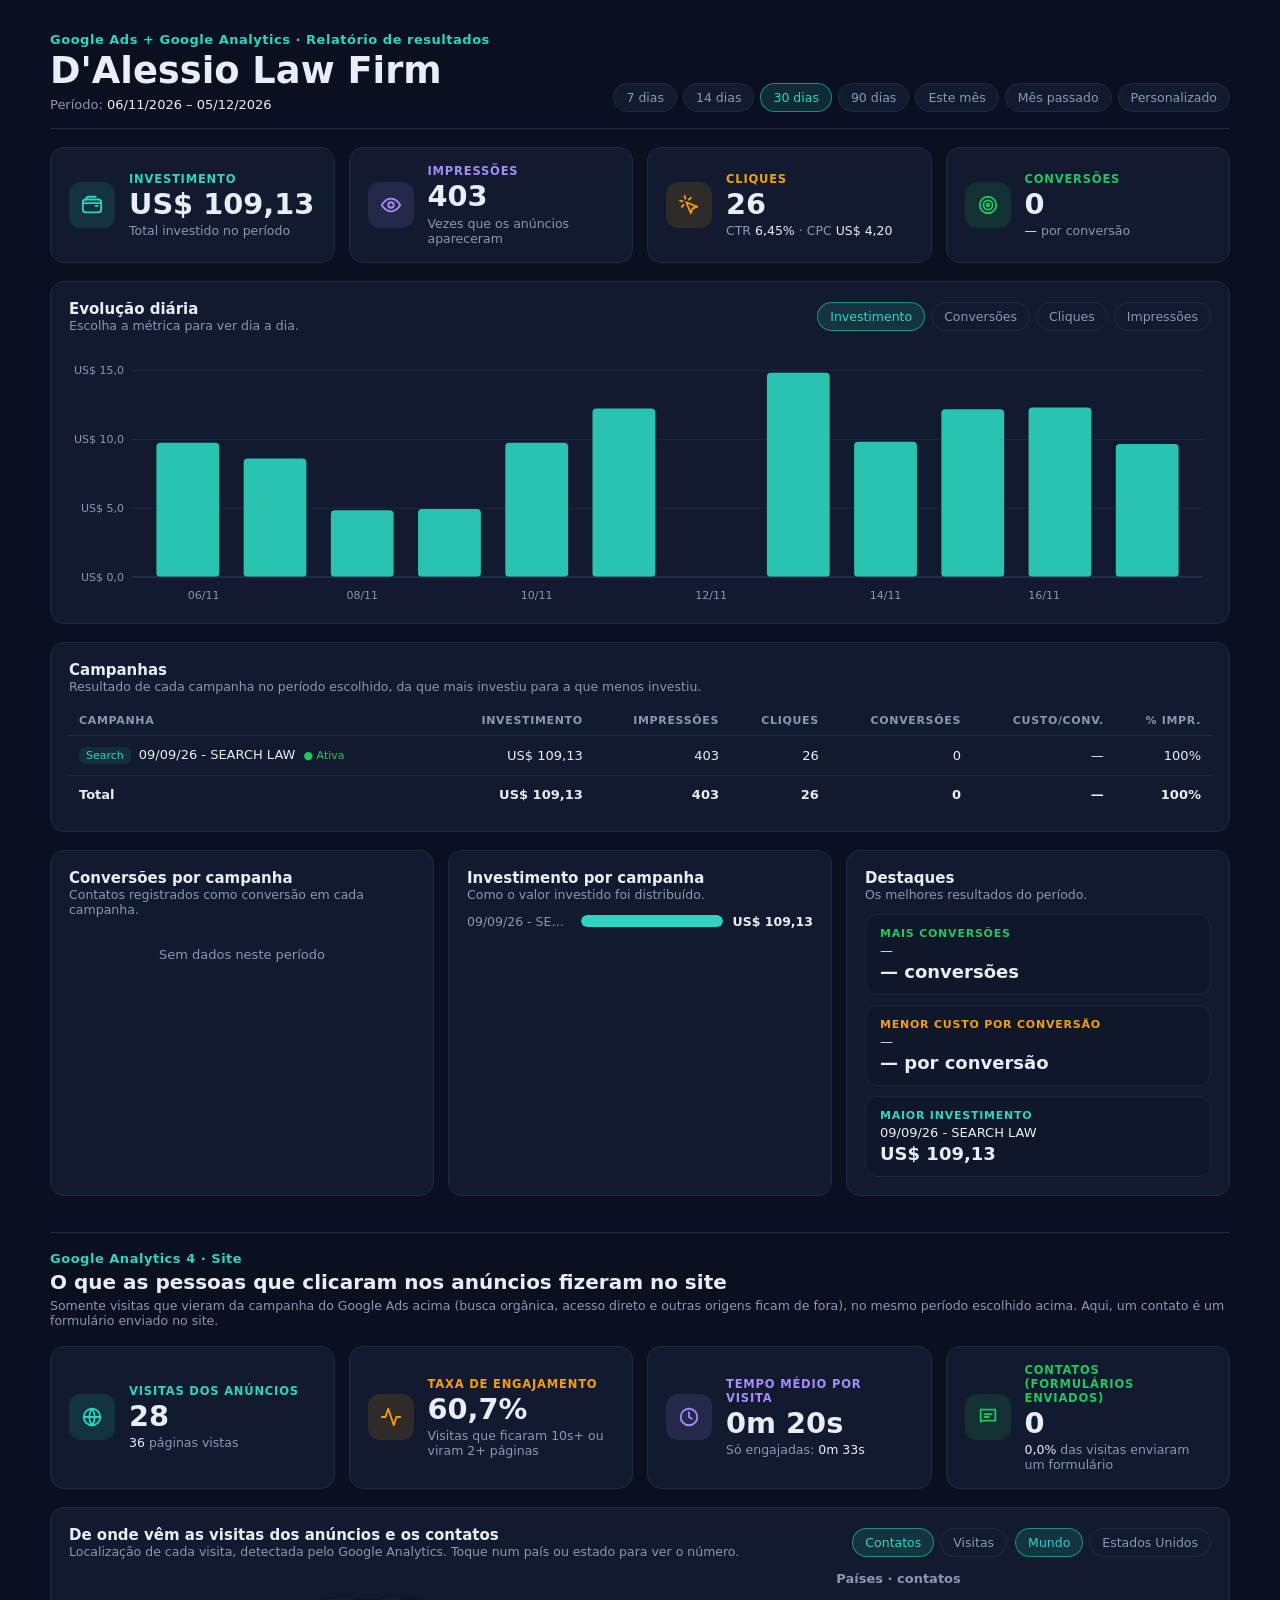
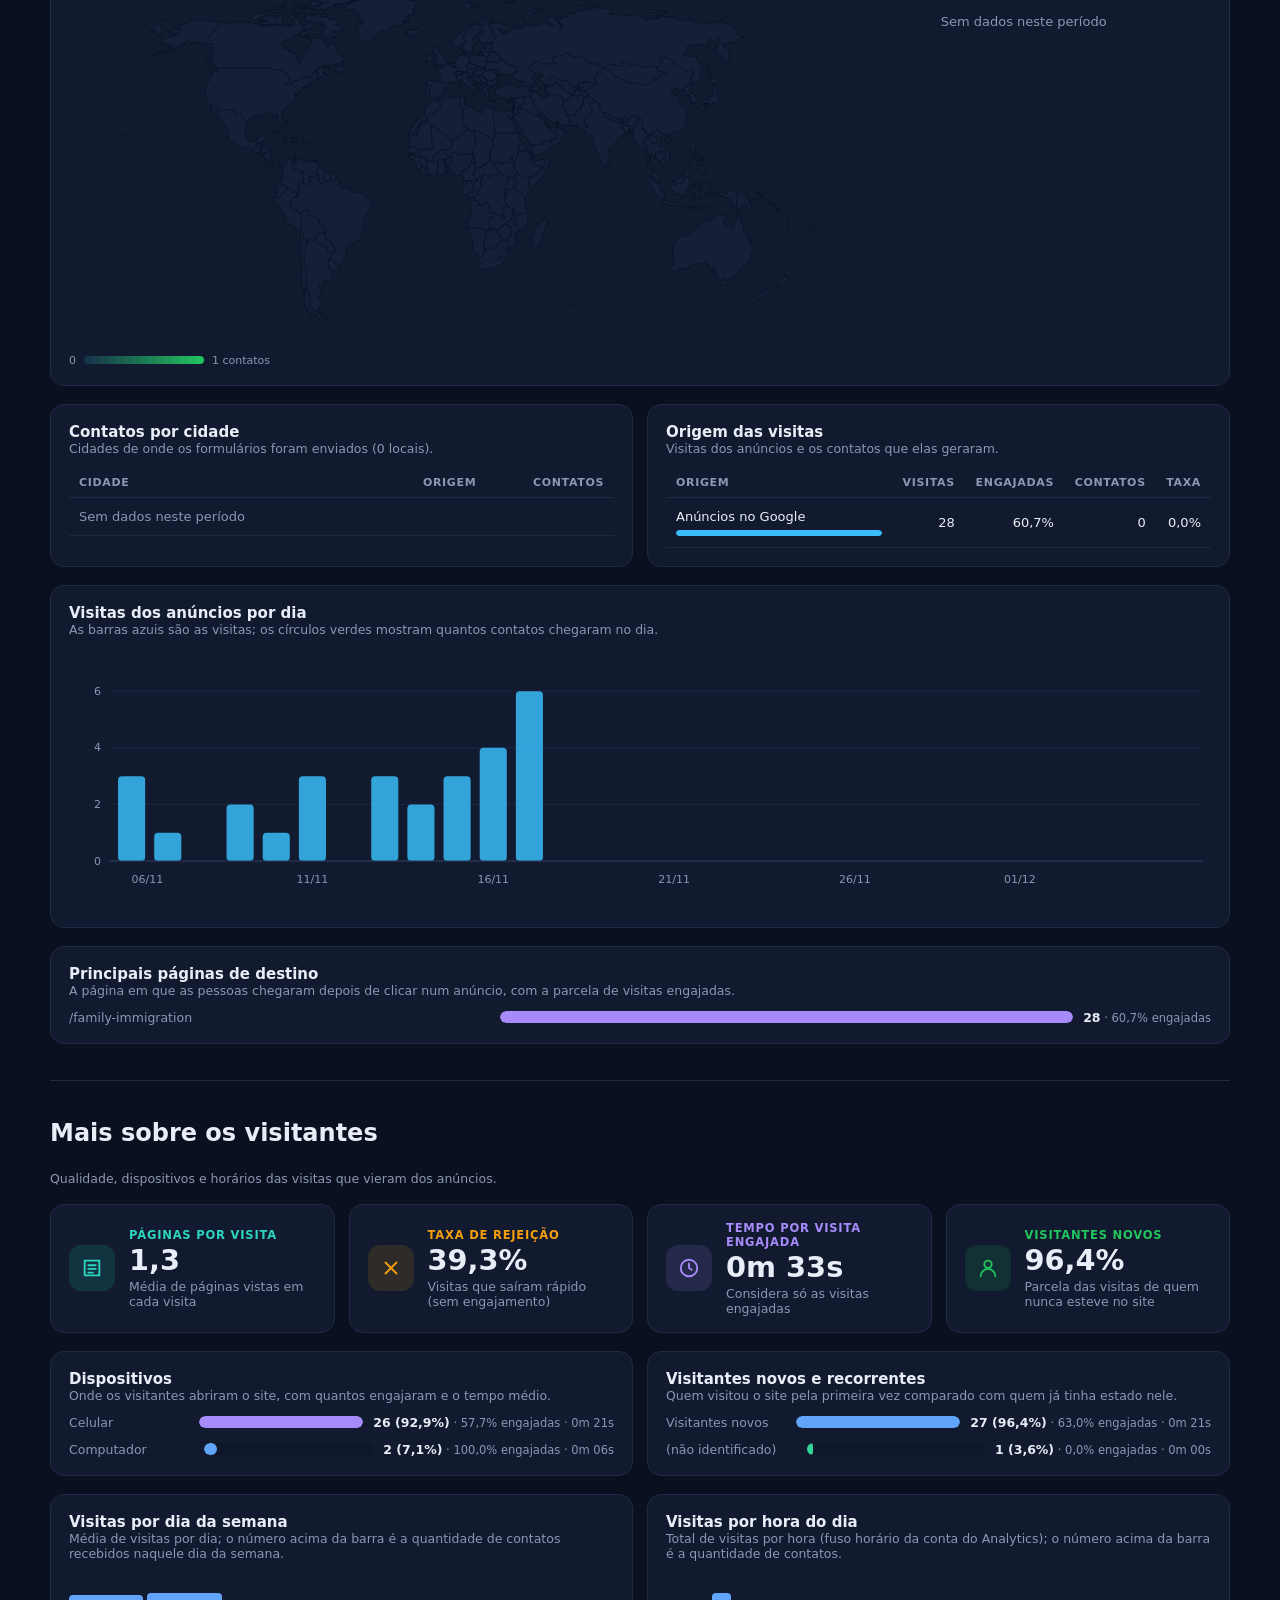
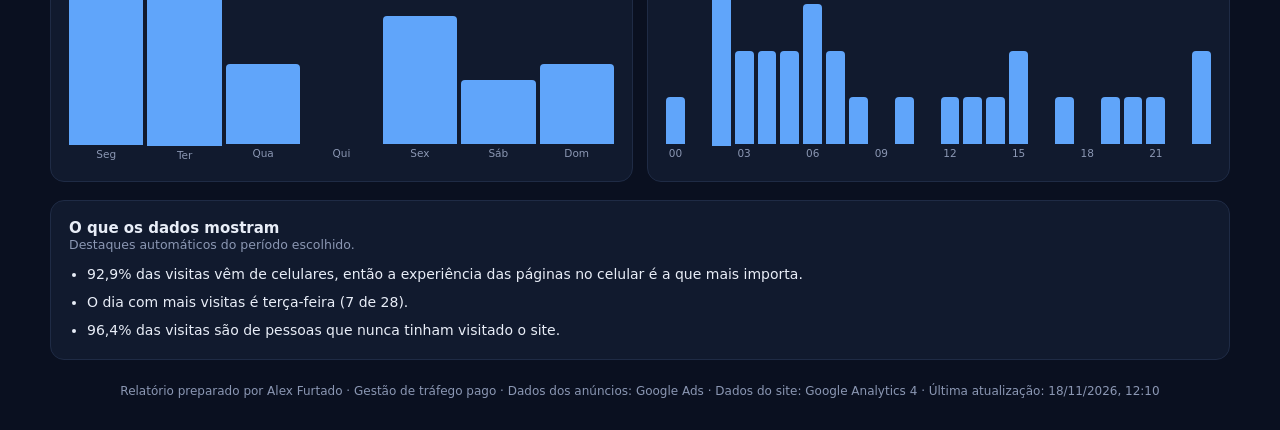
==== commit d258079b: "D'Alessio: tempo médio por visita mostra também o tempo das visitas engajadas Co-Authored-By: Claude" ====
--- a/dalessio-law-9605e0/index.html
+++ b/dalessio-law-9605e0/index.html
@@ -108,7 +108,7 @@
    <div class="iv-kpi k3"><div class="iv-ic"><svg viewBox="0 0 24 24" fill="none" stroke="currentColor" stroke-width="2" stroke-linecap="round" stroke-linejoin="round"><path d="M22 12h-4l-3 9L9 3l-3 9H2"/></svg></div>
     <div><p class="iv-kl">Taxa de engajamento</p><p class="iv-kv dash-skeleton" data-draw="ga-kpi" data-k="eng" data-ga-src>—</p><p class="iv-ks">Visitas que ficaram 10s+ ou viram 2+ páginas</p></div></div>
    <div class="iv-kpi k2"><div class="iv-ic"><svg viewBox="0 0 24 24" fill="none" stroke="currentColor" stroke-width="2" stroke-linecap="round" stroke-linejoin="round"><circle cx="12" cy="12" r="9"/><path d="M12 7v5l3 2"/></svg></div>
-    <div><p class="iv-kl">Tempo médio por visita</p><p class="iv-kv dash-skeleton" data-draw="ga-kpi" data-k="tempo" data-ga-src>—</p><p class="iv-ks">Tempo ativo na página</p></div></div>
+    <div><p class="iv-kl">Tempo médio por visita</p><p class="iv-kv dash-skeleton" data-draw="ga-kpi" data-k="tempo" data-ga-src>—</p><p class="iv-ks">Só engajadas: <b data-draw="ga2-kpi" data-k="tengaged">—</b></p></div></div>
    <div class="iv-kpi k4"><div class="iv-ic"><svg viewBox="0 0 24 24" fill="none" stroke="currentColor" stroke-width="2" stroke-linecap="round" stroke-linejoin="round"><path d="M4 4h16v12H5.2L4 17.2z"/><path d="M8 9h8"/><path d="M8 12h5"/></svg></div>
     <div><p class="iv-kl">Contatos (formulários enviados)</p><p class="iv-kv dash-skeleton" data-draw="ga-kpi" data-k="leads" data-ga-src>—</p><p class="iv-ks"><b data-draw="ga-kpi" data-k="lrate">—</b> das visitas enviaram um formulário</p></div></div>
   </section>
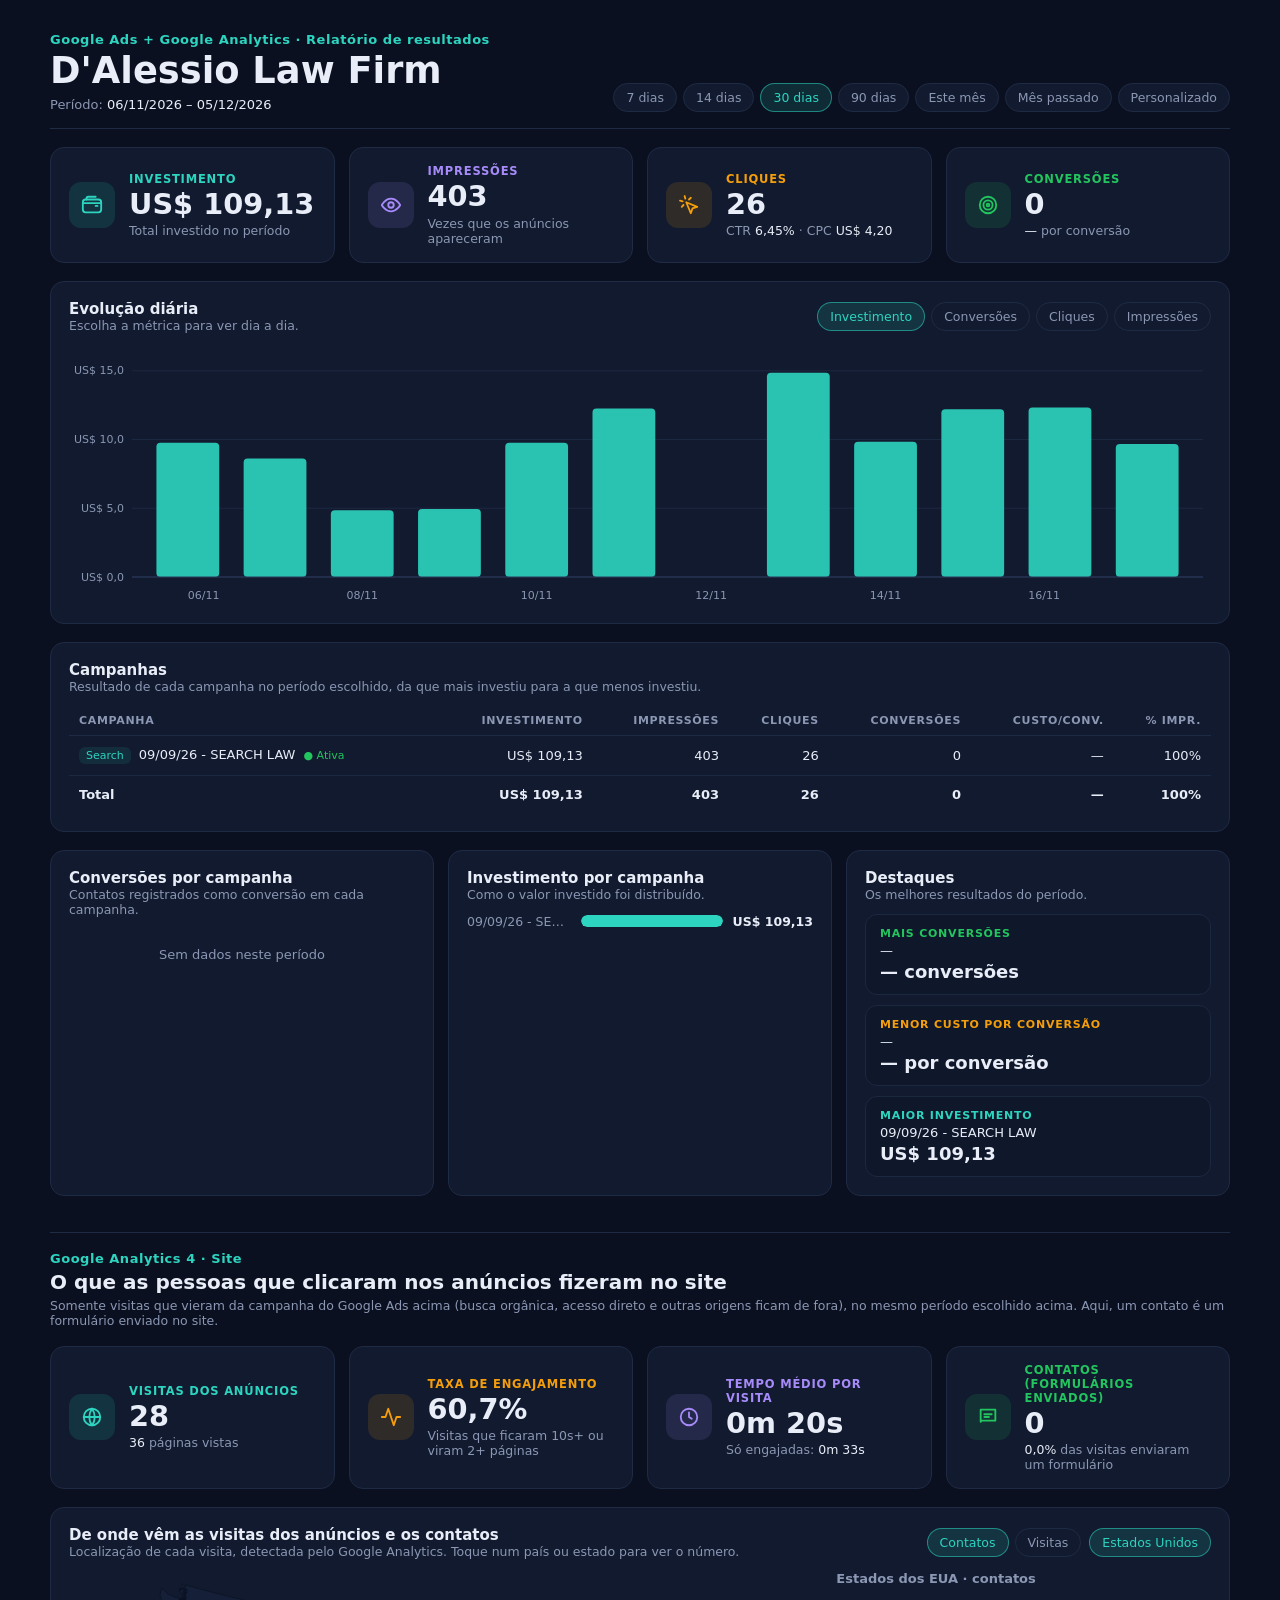
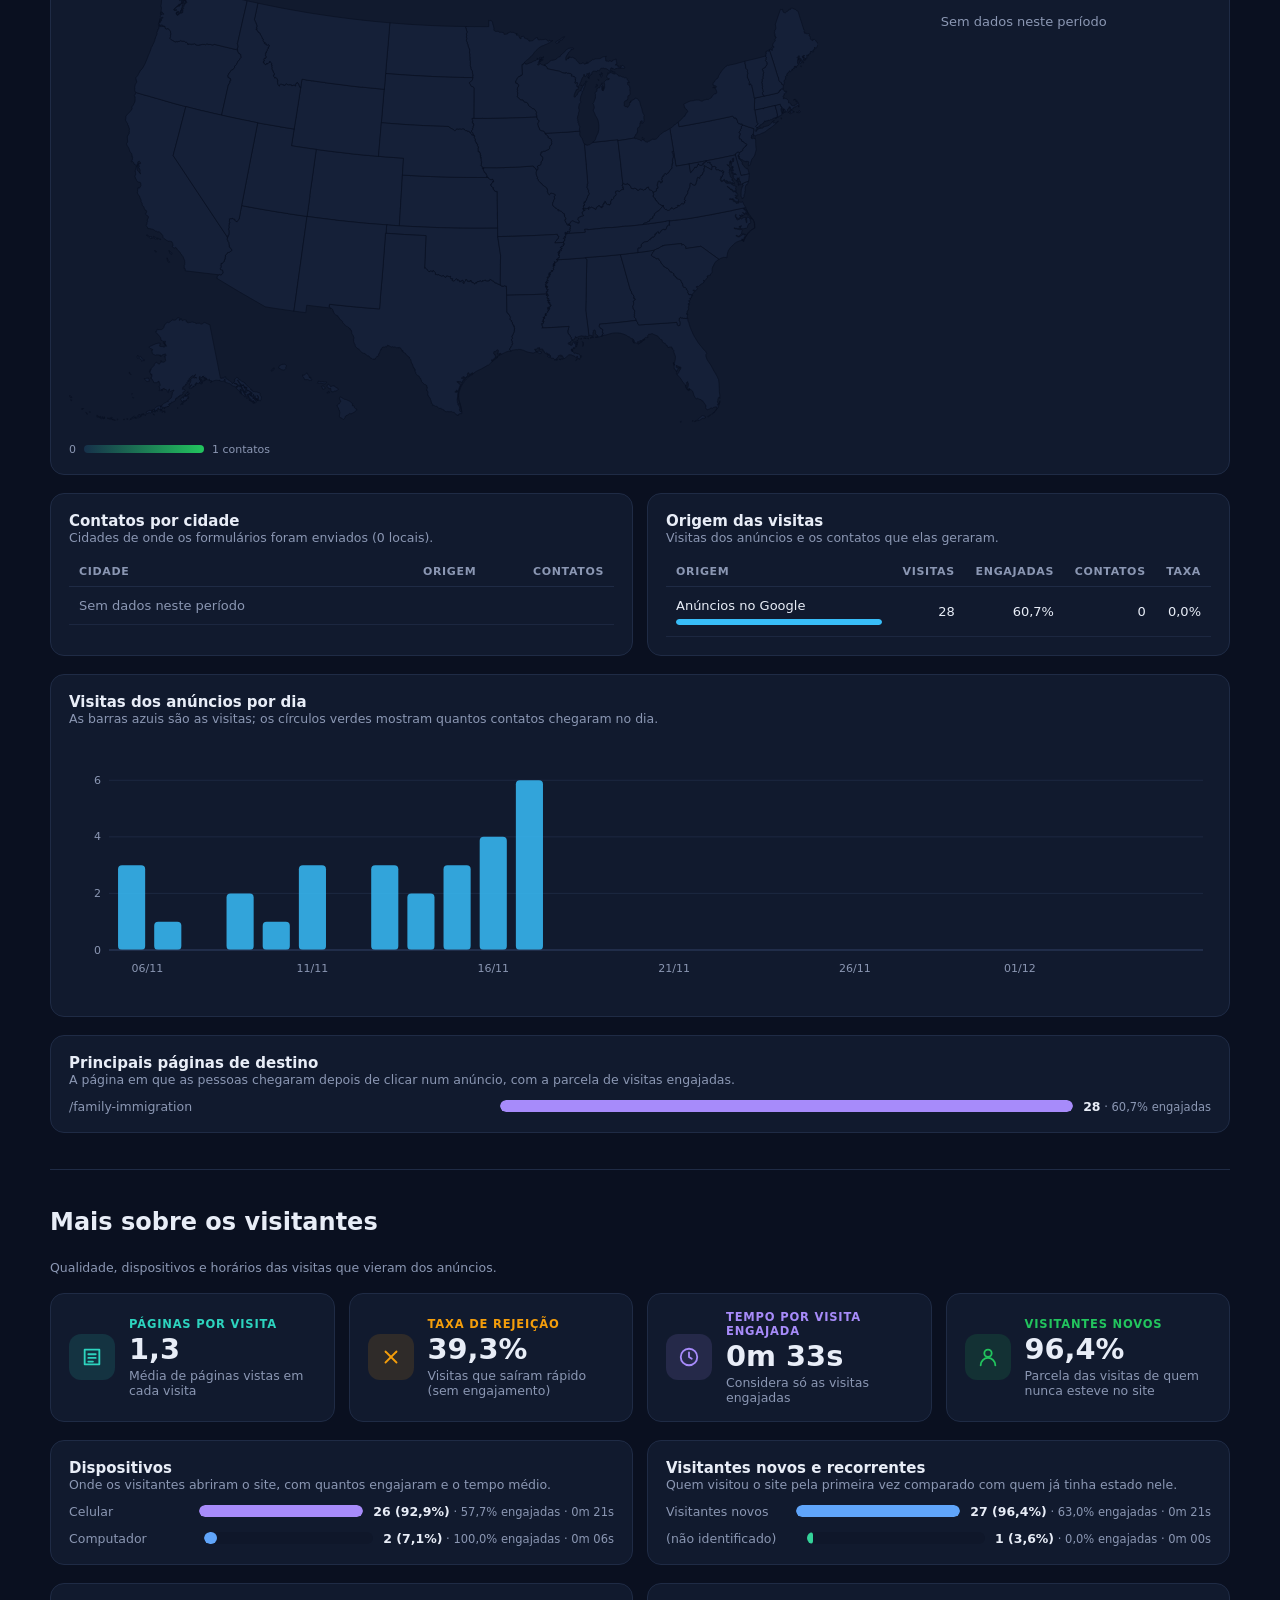
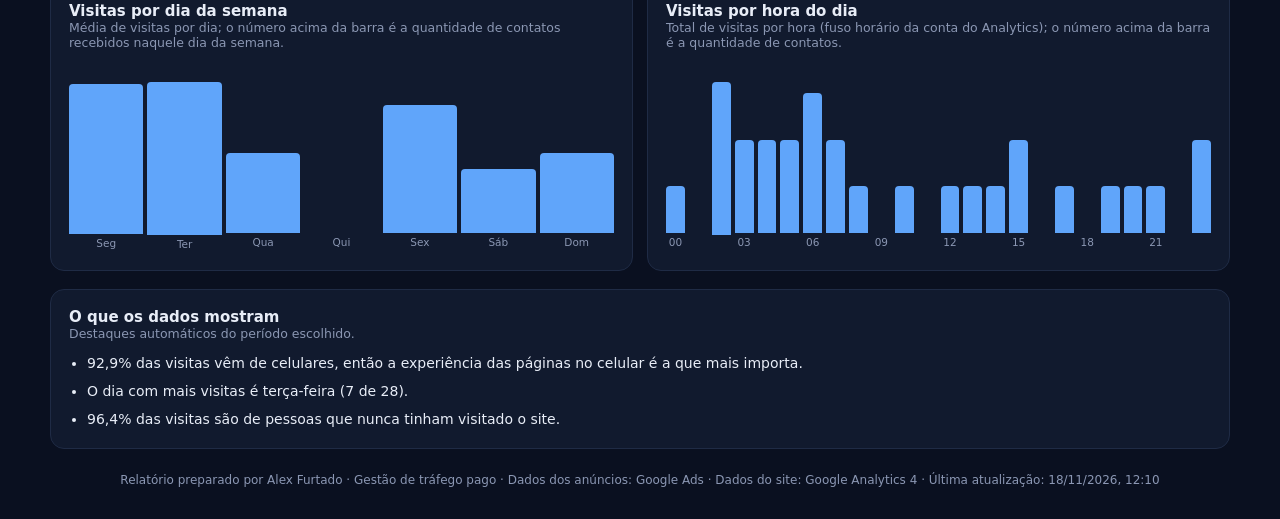
==== commit 94804f97: "D'Alessio: mapa mostra apenas os Estados Unidos (removido o modo Mundo) Co-Authored-By: Claude Sonne" ====
--- a/dalessio-law-9605e0/index.html
+++ b/dalessio-law-9605e0/index.html
@@ -118,7 +118,7 @@
     <div><h2>De onde vêm as visitas dos anúncios e os contatos</h2><p class="iv-note">Localização de cada visita, detectada pelo Google Analytics. Toque num país ou estado para ver o número.</p></div>
     <div class="ga-ctl">
      <div class="iv-tabs"><button class="iv-btn" data-gmet="leads" aria-pressed="false">Contatos</button><button class="iv-btn" data-gmet="ses" aria-pressed="false">Visitas</button></div>
-     <div class="iv-tabs"><button class="iv-btn" data-gmap="world" aria-pressed="false">Mundo</button><button class="iv-btn" data-gmap="us" aria-pressed="false">Estados Unidos</button></div>
+     <div class="iv-tabs"><button class="iv-btn" data-gmap="us" aria-pressed="false">Estados Unidos</button></div>
     </div>
    </div>
    <div class="ga-mapwrap">
@@ -197,7 +197,7 @@
 </script>
 <script src="../assets/topojson-client.min.js"></script>
 <script src="../assets/app.js"></script>
-<script>window.GA = {"t": {"sessions": "Visitas", "leads": "Contatos", "since": "Dados do site (Analytics) disponíveis a partir de", "topStates": "Estados dos EUA", "topCountries": "Países", "home": "Página inicial", "engaged": "engajadas", "unknown": "Cidade não identificada"}, "names": {"United States": "Estados Unidos", "Canada": "Canadá", "Mexico": "México", "Brazil": "Brasil", "United Kingdom": "Reino Unido", "Germany": "Alemanha", "France": "França", "Spain": "Espanha", "Italy": "Itália", "Portugal": "Portugal", "Netherlands": "Holanda", "Ireland": "Irlanda", "Australia": "Austrália", "India": "Índia", "China": "China", "Japan": "Japão", "Russia": "Rússia", "Poland": "Polônia", "Argentina": "Argentina", "Colombia": "Colômbia", "Chile": "Chile", "Peru": "Peru", "Venezuela": "Venezuela", "Philippines": "Filipinas", "Nigeria": "Nigéria", "South Africa": "África do Sul", "Israel": "Israel", "Turkey": "Turquia", "Türkiye": "Turquia", "Ukraine": "Ucrânia", "Switzerland": "Suíça", "Sweden": "Suécia", "Norway": "Noruega", "Denmark": "Dinamarca", "Belgium": "Bélgica", "Austria": "Áustria", "Greece": "Grécia", "Egypt": "Egito", "Pakistan": "Paquistão", "Bangladesh": "Bangladesh", "Indonesia": "Indonésia", "Vietnam": "Vietnã", "Thailand": "Tailândia", "South Korea": "Coreia do Sul", "Singapore": "Singapura", "New Zealand": "Nova Zelândia", "United Arab Emirates": "Emirados Árabes Unidos", "Saudi Arabia": "Arábia Saudita", "Dominican Republic": "República Dominicana", "Costa Rica": "Costa Rica", "Ecuador": "Equador", "Jamaica": "Jamaica", "Cuba": "Cuba", "Haiti": "Haiti", "El Salvador": "El Salvador", "Guatemala": "Guatemala", "Honduras": "Honduras", "Panama": "Panamá", "Kenya": "Quênia", "Ghana": "Gana", "Morocco": "Marrocos", "Iran": "Irã", "Iraq": "Iraque", "Romania": "Romênia", "Czechia": "Tchéquia", "Hungary": "Hungria", "Bulgaria": "Bulgária", "Serbia": "Sérvia", "Croatia": "Croácia", "Lebanon": "Líbano", "Jordan": "Jordânia", "Taiwan": "Taiwan", "Hong Kong": "Hong Kong", "Malaysia": "Malásia", "Sri Lanka": "Sri Lanka", "Nepal": "Nepal", "Finland": "Finlândia", "Latvia": "Letônia", "Lithuania": "Lituânia", "Estonia": "Estônia", "Cyprus": "Chipre", "Luxembourg": "Luxemburgo", "Iceland": "Islândia", "Uruguay": "Uruguai", "Paraguay": "Paraguai", "Bolivia": "Bolívia", "Trinidad & Tobago": "Trinidad e Tobago", "Bahamas": "Bahamas", "Puerto Rico": "Porto Rico", "(not set)": "(não identificado)", "Alabama": "Alabama", "Alaska": "Alasca", "Arizona": "Arizona", "Arkansas": "Arkansas", "California": "Califórnia", "Colorado": "Colorado", "Connecticut": "Connecticut", "Delaware": "Delaware", "Florida": "Flórida", "Georgia": "Geórgia", "Hawaii": "Havaí", "Idaho": "Idaho", "Illinois": "Illinois", "Indiana": "Indiana", "Iowa": "Iowa", "Kansas": "Kansas", "Kentucky": "Kentucky", "Louisiana": "Luisiana", "Maine": "Maine", "Maryland": "Maryland", "Massachusetts": "Massachusetts", "Michigan": "Michigan", "Minnesota": "Minnesota", "Mississippi": "Mississippi", "Missouri": "Missouri", "Montana": "Montana", "Nebraska": "Nebraska", "Nevada": "Nevada", "New Hampshire": "New Hampshire", "New Jersey": "Nova Jersey", "New Mexico": "Novo México", "New York": "Nova York", "North Carolina": "Carolina do Norte", "North Dakota": "Dakota do Norte", "Ohio": "Ohio", "Oklahoma": "Oklahoma", "Oregon": "Oregon", "Pennsylvania": "Pensilvânia", "Rhode Island": "Rhode Island", "South Carolina": "Carolina do Sul", "South Dakota": "Dakota do Sul", "Tennessee": "Tennessee", "Texas": "Texas", "Utah": "Utah", "Vermont": "Vermont", "Virginia": "Virgínia", "Washington": "Washington", "West Virginia": "Virgínia Ocidental", "Wisconsin": "Wisconsin", "Wyoming": "Wyoming", "District of Columbia": "Distrito de Columbia", "Direct": "Acesso direto", "Organic Search": "Busca orgânica (Google)", "Paid Search": "Anúncios no Google", "Referral": "Indicação de outro site", "Organic Social": "Redes sociais", "Paid Social": "Anúncios em redes sociais", "Unassigned": "Não identificada", "Email": "E-mail", "AI Assistant": "Assistente de IA", "Cross-network": "Várias redes (Google)", "Display": "Display", "Organic Video": "Vídeo (orgânico)"}};</script>
+<script>window.GA = {"views": ["us"], "t": {"sessions": "Visitas", "leads": "Contatos", "since": "Dados do site (Analytics) disponíveis a partir de", "topStates": "Estados dos EUA", "topCountries": "Países", "home": "Página inicial", "engaged": "engajadas", "unknown": "Cidade não identificada"}, "names": {"United States": "Estados Unidos", "Canada": "Canadá", "Mexico": "México", "Brazil": "Brasil", "United Kingdom": "Reino Unido", "Germany": "Alemanha", "France": "França", "Spain": "Espanha", "Italy": "Itália", "Portugal": "Portugal", "Netherlands": "Holanda", "Ireland": "Irlanda", "Australia": "Austrália", "India": "Índia", "China": "China", "Japan": "Japão", "Russia": "Rússia", "Poland": "Polônia", "Argentina": "Argentina", "Colombia": "Colômbia", "Chile": "Chile", "Peru": "Peru", "Venezuela": "Venezuela", "Philippines": "Filipinas", "Nigeria": "Nigéria", "South Africa": "África do Sul", "Israel": "Israel", "Turkey": "Turquia", "Türkiye": "Turquia", "Ukraine": "Ucrânia", "Switzerland": "Suíça", "Sweden": "Suécia", "Norway": "Noruega", "Denmark": "Dinamarca", "Belgium": "Bélgica", "Austria": "Áustria", "Greece": "Grécia", "Egypt": "Egito", "Pakistan": "Paquistão", "Bangladesh": "Bangladesh", "Indonesia": "Indonésia", "Vietnam": "Vietnã", "Thailand": "Tailândia", "South Korea": "Coreia do Sul", "Singapore": "Singapura", "New Zealand": "Nova Zelândia", "United Arab Emirates": "Emirados Árabes Unidos", "Saudi Arabia": "Arábia Saudita", "Dominican Republic": "República Dominicana", "Costa Rica": "Costa Rica", "Ecuador": "Equador", "Jamaica": "Jamaica", "Cuba": "Cuba", "Haiti": "Haiti", "El Salvador": "El Salvador", "Guatemala": "Guatemala", "Honduras": "Honduras", "Panama": "Panamá", "Kenya": "Quênia", "Ghana": "Gana", "Morocco": "Marrocos", "Iran": "Irã", "Iraq": "Iraque", "Romania": "Romênia", "Czechia": "Tchéquia", "Hungary": "Hungria", "Bulgaria": "Bulgária", "Serbia": "Sérvia", "Croatia": "Croácia", "Lebanon": "Líbano", "Jordan": "Jordânia", "Taiwan": "Taiwan", "Hong Kong": "Hong Kong", "Malaysia": "Malásia", "Sri Lanka": "Sri Lanka", "Nepal": "Nepal", "Finland": "Finlândia", "Latvia": "Letônia", "Lithuania": "Lituânia", "Estonia": "Estônia", "Cyprus": "Chipre", "Luxembourg": "Luxemburgo", "Iceland": "Islândia", "Uruguay": "Uruguai", "Paraguay": "Paraguai", "Bolivia": "Bolívia", "Trinidad & Tobago": "Trinidad e Tobago", "Bahamas": "Bahamas", "Puerto Rico": "Porto Rico", "(not set)": "(não identificado)", "Alabama": "Alabama", "Alaska": "Alasca", "Arizona": "Arizona", "Arkansas": "Arkansas", "California": "Califórnia", "Colorado": "Colorado", "Connecticut": "Connecticut", "Delaware": "Delaware", "Florida": "Flórida", "Georgia": "Geórgia", "Hawaii": "Havaí", "Idaho": "Idaho", "Illinois": "Illinois", "Indiana": "Indiana", "Iowa": "Iowa", "Kansas": "Kansas", "Kentucky": "Kentucky", "Louisiana": "Luisiana", "Maine": "Maine", "Maryland": "Maryland", "Massachusetts": "Massachusetts", "Michigan": "Michigan", "Minnesota": "Minnesota", "Mississippi": "Mississippi", "Missouri": "Missouri", "Montana": "Montana", "Nebraska": "Nebraska", "Nevada": "Nevada", "New Hampshire": "New Hampshire", "New Jersey": "Nova Jersey", "New Mexico": "Novo México", "New York": "Nova York", "North Carolina": "Carolina do Norte", "North Dakota": "Dakota do Norte", "Ohio": "Ohio", "Oklahoma": "Oklahoma", "Oregon": "Oregon", "Pennsylvania": "Pensilvânia", "Rhode Island": "Rhode Island", "South Carolina": "Carolina do Sul", "South Dakota": "Dakota do Sul", "Tennessee": "Tennessee", "Texas": "Texas", "Utah": "Utah", "Vermont": "Vermont", "Virginia": "Virgínia", "Washington": "Washington", "West Virginia": "Virgínia Ocidental", "Wisconsin": "Wisconsin", "Wyoming": "Wyoming", "District of Columbia": "Distrito de Columbia", "Direct": "Acesso direto", "Organic Search": "Busca orgânica (Google)", "Paid Search": "Anúncios no Google", "Referral": "Indicação de outro site", "Organic Social": "Redes sociais", "Paid Social": "Anúncios em redes sociais", "Unassigned": "Não identificada", "Email": "E-mail", "AI Assistant": "Assistente de IA", "Cross-network": "Várias redes (Google)", "Display": "Display", "Organic Video": "Vídeo (orgânico)"}};</script>
 <script src="../assets/ga.js"></script>
 <script>window.GA2 = {"t": {}};</script>
 <script src="../assets/ga2.js"></script>
